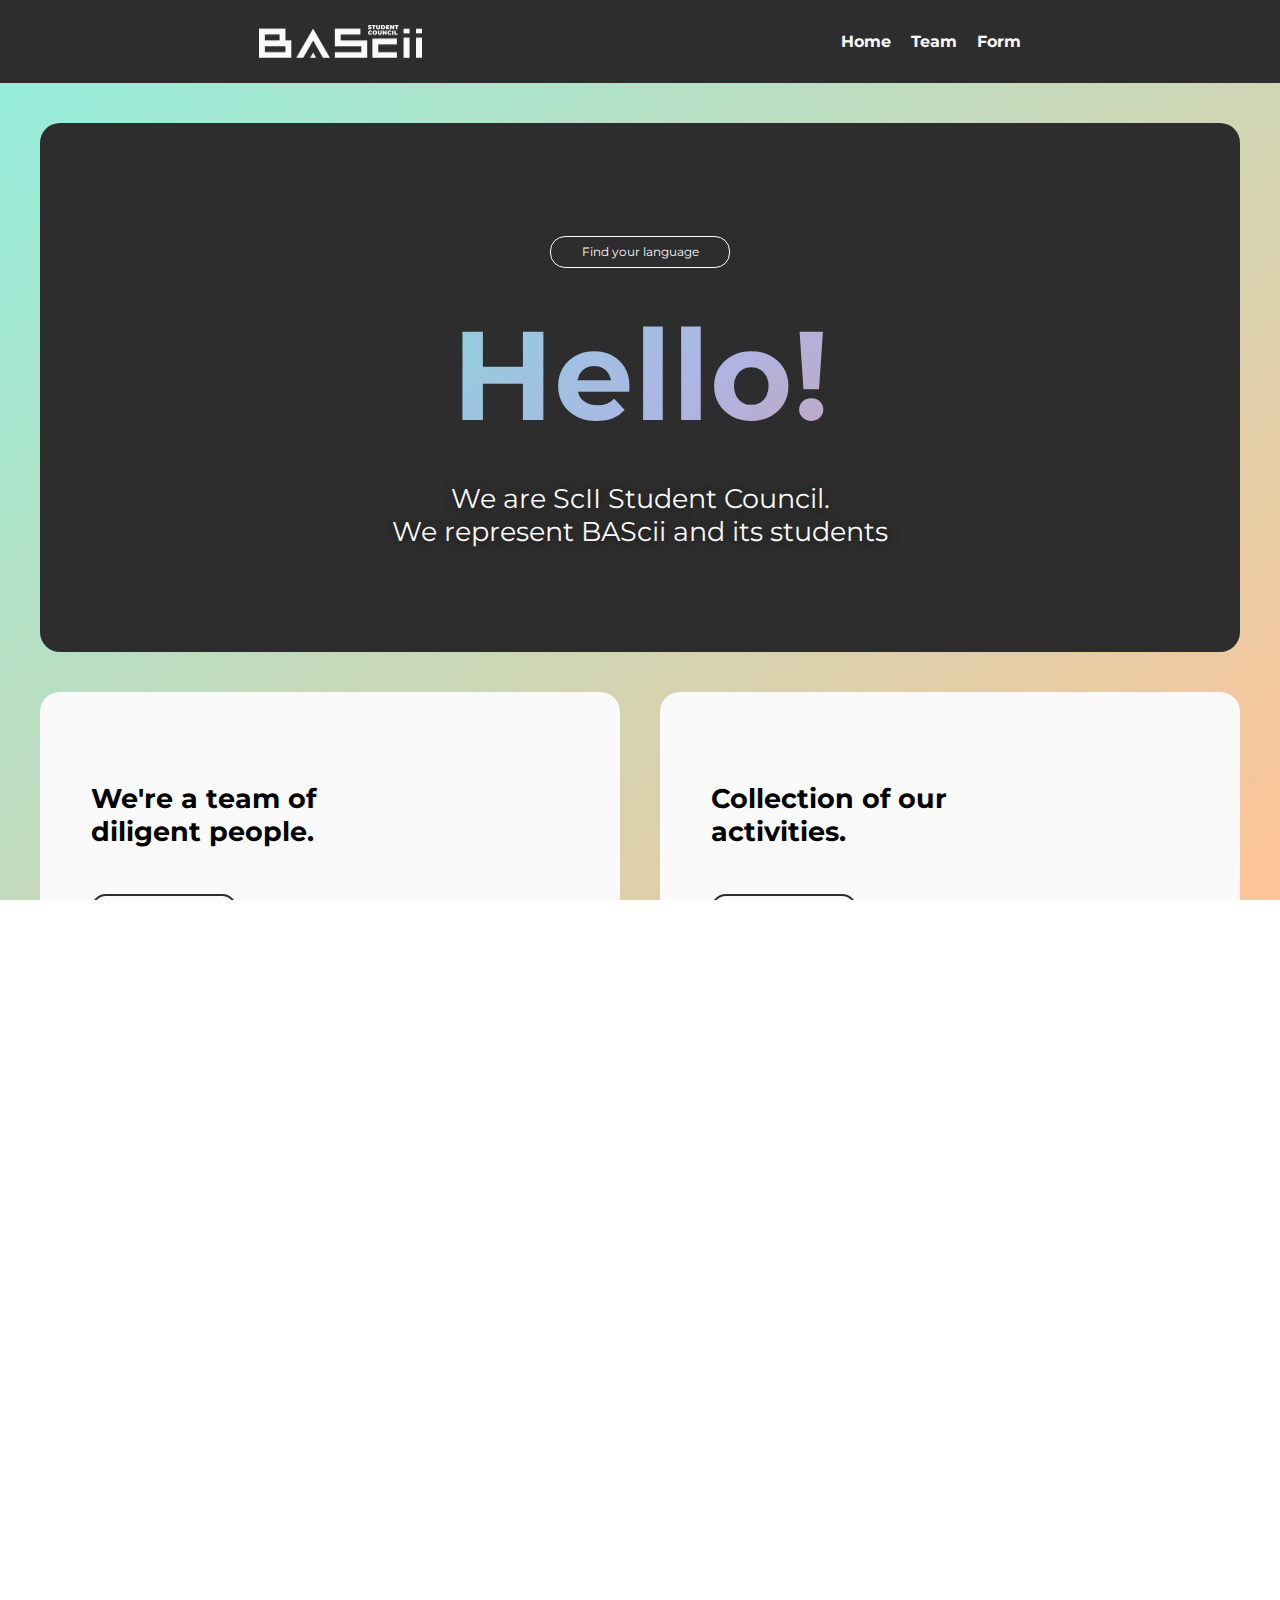
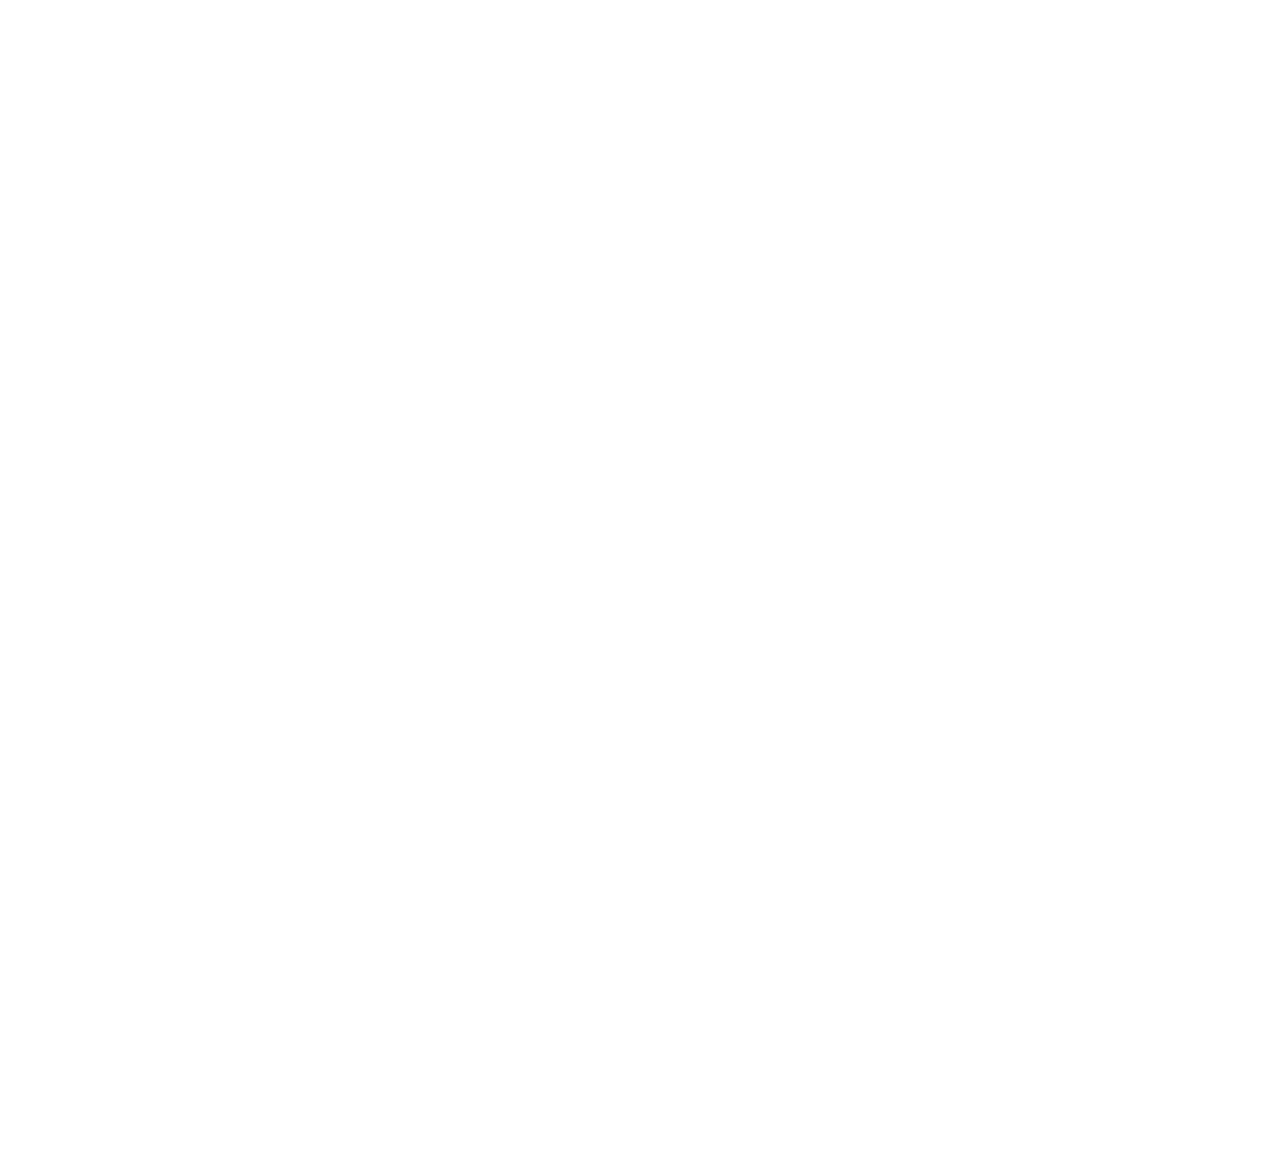
==== index.html @ f632938e "nav and footer clean-up" ====
<!DOCTYPE html>
<html lang="en">
<head>
    <meta charset="UTF-8">
    <meta http-equiv="X-UA-Compatible" content="IE=edge">
    <meta name="viewport" content="width=device-width, initial-scale=1.0">
    <title>ScII Student Council</title>
    <link rel="stylesheet" href="./resourse/style.css" type="text/css">
    <link rel="stylesheet" href="https://cdnjs.cloudflare.com/ajax/libs/font-awesome/4.7.0/css/font-awesome.min.css">
    <link rel="preconnect" href="https://fonts.googleapis.com"><link rel="preconnect" href="https://fonts.gstatic.com" crossorigin><link href="https://fonts.googleapis.com/css2?family=Montserrat:ital,wght@0,100;0,200;0,300;0,400;0,500;0,600;0,700;0,800;0,900;1,100;1,200;1,300;1,400;1,500;1,600;1,700;1,800;1,900&display=swap" rel="stylesheet">
</head>
<body>
    <header>
        <nav>
            <div class="nav-container">
                <a href="./index.html">
                    <div class="nav-logo"></div>
                </a>
                <div class="nav-list">
                    <ul>
                        <li class="nav-a"><a href="#" class="nav-link">Home</a></li>
                        <li class="nav-a"><a href="./team.html" class="nav-link">Team</a></li>
                        <li class="nav-a"><a href="./form.html" class="nav-link">Form</a></li>
                    </ul>
                </div>
            </div>
            <div class="nav-mobile-contianer">
                <div class="topnav" id="nav-tab">
                    <a href="./index.html" class="active">
                        <div class="nav-logo"> </div>
                    </a>
                    <div id="myLinks">
                        <a href="#" class="nav-b">Home</a>
                        <a href="./team.html" class="nav-b">Team</a>
                        <a href="./form.html" class="nav-b">Forms</a>
                    </div>
                    <a href="javascript:void(0);" class="icon" onclick="myFunction()">
                        <i class="fa fa-bars"></i>
                    </a>
                </div>
            </div>
        </nav>
    </header>
    <section class="hero">
        <div class="hero-container">
            <div class="btn">
                <a id="click-me" class=button href="#" onclick="clickMe()">Find your language</a>
            </div>
            <div class="greeting">
                <h1 id="message">Hello!</h1>
            </div>
            <p>We are ScII Student Council. <br>We represent BAScii and its students</p>
        </div>
    </section>
<!--
    <section class="hwr">
        <div class="hwr-container">
            <div class="hwr-text">
                <h2>We <br>represent <br>ScII students</h2>
                <p>Contrary to popular belief, Lorem Ipsum is not simply random text. It has roots in a piece of classical Latin literature from 45 BC</p>
            </div>
            <div class="hwr-image">
                <img src="./resourse/img/hwr-img 1.png" alt="" class="hwr-img">
                <img src="./resourse/img/hwr-img 3.png" alt="" class="hwr-img grid-row-span-2">
                <img src="./resourse/img/hwr-img 2.png" alt="" class="hwr-img">
            </div>
        </div>
    </section>
-->
    <section class="boxes">
        <div class="boxes-container">
            <div class="box-one">
                <div class="box-one-container">
                    <h2>We're a team of diligent people.</h2>
                    <div class="explore-btn">
                        <div class="explore-btn-hover">
                            <a href="./team.html" class="explore">Explore</a>
                        </div>
                    </div>
                </div>
            </div>
            <div class="box-two">
                <div class="box-two-container">
                    <h2>Collection of our activities.</h2>
                    <div class="explore-btn">
                        <div class="explore-btn-hover">
                            <a href="#" class="explore">Explore</a>
                        </div>
                    </div>
                </div>
            </div>
        </div>
    </section>
    <section class="news">
        <div class="news-container">
            <h2>What's happening in our faculty</h2>
            <div class="news-boxes-container">
                <div class="news-boxes">
                    <div class="news-box-one news-box">
                        <a href="#" class="news-heading news-content">BAScii is preparing for the launch of its exclusive merch</a>
                    </div>
                    <div class="news-box-two">
                        <a href="#" class="news-heading news-content">ds</a>
                    </div>
                    <div class="news-box-three">
                        <a href="#" class="news-heading news-content">ds</a>
                    </div>
                    <div class="news-box-four">
                        <a href="#" class="news-heading news-content">ds</a>
                    </div>
                    <div class="news-box-five">
                        <a href="#" class="news-heading news-content">ds</a>
                    </div>
                    <div class="news-box-six">
                        <a href="#" class="news-heading news-content">ds</a>
                    </div>
                </div>
            </div>
        </div>
    </section>
    <section class="calendar">
        <div class="calendar-container">
            <h2>Up coming events</h2>
<!-- Event 1 -->
            <div class="event">
                <div class="event-left">
                    <div class="event-date">
                        <h3 class="date">8</h3>
                        <p class="month">Nov</p>
                    </div>
                </div>
                <div class="event-right">
                    <h3 class="event-title">BAScii Camp</h3>
                    <p class="event-des">Lorem, ipsum dolor sit amet consectetur adipisicing elit. Ab, perferendis minima accusantium expedita quisquam odio consequuntur officiis nesciunt neque quibusdam? Delectus ad ipsam officiis voluptate velit adipisci dicta possimus aspernatur.</p>
                    <div class="event-bottom">
                        <div class="event-timing">
                            <img src="./resourse/img/time.png" alt="">
                            <p class="timing">12:00am</p>
                        </div>
                        <div class="event-link">
                            <a href="#" class="detail-link">More Detail</a>
                        </div>
                    </div>
                </div>
            </div>
<!-- Event 2 -->
            <div class="event">
                <div class="event-left">
                    <div class="event-date">
                        <h3 class="date">22</h3>
                        <p class="month">Dec</p>
                    </div>
                </div>
                <div class="event-right">
                    <h3 class="event-title">Midterm</h3>
                    <p class="event-des">Lorem, ipsum dolor sit amet consectetur adipisicing elit. Ab, perferendis minima accusantium expedita quisquam odio consequuntur officiis nesciunt neque quibusdam? Delectus ad ipsam officiis voluptate velit adipisci dicta possimus aspernatur.</p>
                    <div class="event-bottom">
                        <div class="event-timing">
                            <img src="./resourse/img/time.png" alt="">
                            <p class="timing">09:00am</p>
                        </div>
                        <div class="event-link">
                            <a href="#" class="detail-link">More Detail</a>
                        </div>
                    </div>
                </div>
            </div>
<!-- Event 3 -->
            <div class="event">
                <div class="event-left">
                    <div class="event-date">
                        <h3 class="date">30</h3>
                        <p class="month">May</p>
                    </div>
                </div>
                <div class="event-right">
                    <h3 class="event-title">Photo Day</h3>
                    <p class="event-des">Lorem, ipsum dolor sit amet consectetur adipisicing elit. Ab, perferendis minima accusantium expedita quisquam odio consequuntur officiis nesciunt neque quibusdam? Delectus ad ipsam officiis voluptate velit adipisci dicta possimus aspernatur.</p>
                    <div class="event-bottom">
                        <div class="event-timing">
                            <img src="./resourse/img/time.png" alt="">
                            <p class="timing">14:30am</p>
                        </div>
                        <div class="event-link">
                            <a href="#" class="detail-link">More Detail</a>
                        </div>
                    </div>
                </div>
            </div>
<!-- Event 4 -->
            <div class="event">
                <div class="event-left">
                    <div class="event-date">
                        <h3 class="date">28</h3>
                        <p class="month">Feb</p>
                    </div>
                </div>
                <div class="event-right">
                    <h3 class="event-title">Birthday Party</h3>
                    <p class="event-des">Lorem, ipsum dolor sit amet consectetur adipisicing elit. Ab, perferendis minima accusantium expedita quisquam odio consequuntur officiis nesciunt neque quibusdam? Delectus ad ipsam officiis voluptate velit adipisci dicta possimus aspernatur.</p>
                    <div class="event-bottom">
                        <div class="event-timing">
                            <img src="./resourse/img/time.png" alt="">
                            <p class="timing">10:00am</p>
                        </div>
                        <div class="event-link">
                            <a href="#" class="detail-link">More Detail</a>
                        </div>
                    </div>
                </div>
            </div>
    </section>
    <footer>
        <div class="footer-container">
            <p>ScII Student Council | School of Integrated Innovation.</p>
            <p class="footer-credit">Website created by BAScii 003 Nathan Saiyasak</p>
        </div>
    </footer>
    <script src="https://code.jquery.com/jquery-3.6.3.min.js" integrity="sha256-pvPw+upLPUjgMXY0G+8O0xUf+/Im1MZjXxxgOcBQBXU=" crossorigin="anonymous"></script>
    <script src="./resourse/js/script.js"></script>
</body>
</html>
---- resourse/style.css ----
* {
    padding: 0;
    margin: 0;
    box-sizing: border-box;
}


html,
body {
    scroll-behavior: smooth;
    padding: 0;
    margin: 0;
    width: 100%;
    height: 100%;
    overflow-x: hidden;
    animation: initial-opacity 0.5s ease-in-out;
}

body {
    font-family: Montserrat, Arial, Helvetica;
    background: linear-gradient(0deg, rgba(255, 255, 255, 0.2), rgba(255, 255, 255, 0.2)), linear-gradient(140.57deg, #74EBD5 0%, #FEB47B 100.01%);
}

/* ----------- Nav Section -------------- */

.nav-container {
    background-color: #2d2d2d;
    display: flex;
    position: fixed;
    width: 100%;
    top: 0;
    left: 0;
    align-items: center;
    justify-content: space-around;
    padding: 25px 60px;
    z-index: 99;
}

.nav-logo {
    background-image: url("./img/logo-nav.png");
    width: 163px;
    height: 32.6px;
    background-size: cover;
}

.nav-list > ul {
    display: flex;
    list-style: none;
}

.nav-a {
    position: relative;
    margin-left: 20px;
}

.nav-a > a {
    text-decoration: none;
    color: #fafafa;
    font-weight: 700;
}

.nav-link::before {
    content: " ";
    position: absolute;
    left: 0;
    bottom: 0;
    width: 100%;
    height: 2px;
    background-color: #fafafa;
    border-radius: 4px;
    scale: 0.1;
    transform-origin: left;
    transition: scale 0.25s;
}

.nav-link:hover::before {
    scale: 1;
}

/* ----------- Movile Nav Section -------------- */

@media only screen and (min-width: 415px) {
    .nav-mobile-contianer {
        display: none;
    }
}

@media only screen and (max-width: 414px) {
    .nav-container {
        display: none;
    }


    .topnav {
        position: relative;
        z-index: 100;
    }
    

    .topnav #myLinks {
        position: absolute;
        top: 65px;
        width: 100%;
        display: none;
        background-color: #333;
        border: 1px solid #2d2d2d;
    }
    
    .topnav a {
        color: #2d2d2d;
        padding: 25px 30px;
        font-size: 25px;
        display: block;
    }
    .topnav a.nav-b {
        color: #fafafa;
        padding: 20px 30px;
        text-decoration: none;
        font-size: 20px;
        font-weight: 600;
        display: block;
        border-bottom: 2px solid #2d2d2d;
    }
    
    .topnav a.icon {
        display: block;
        z-index: 99;
        position: absolute;
        right: 0;
        top: 0;
        padding: 20px 30px;
    }
    
    .active {
        position: relative;
        z-index: 99;
        background-color: #fafafa;
        color: #fafafa;
    }
}

/* ----------- Hero Section -------------- */

.hero {
    position: relative;
    z-index: 98;
    top: 82.6px;
    padding: 40px;
}

.hero-container {
    background-color: #2D2D2D;
    border-radius: 20px;
    padding: 8.84vw 15.98vw 8.11vw;
    display: flex;
    flex-direction: column;
    align-items: center;
    animation: 
        initial-slideDown 0.6s ease-in-out, 
        initial-opacity 0.75s ease-in;
}

/*
.hero-container:hover {
    background-color: #fff;
    transition-duration: 30s;
}
*/

.btn {
    display: flex;
    justify-content: center;
    width: 19vmin;
    min-width: 20vmin;
}

.button{
    font-size: 1.3vmin;
    text-decoration: none;
    border: 1px solid #fff;
    border-radius: 15px;
    padding: 8px 12px;
    color: #fafafa;
    background-color: #2D2D2D;
    text-align: center;
    width: 100%;
}

.button:hover {
    padding: 8px 10px;
    color: #2d2d2d;
    background-color: #fafafa;
    font-weight: 600;
    box-shadow: 0px 0px 5px rgba(0, 0, 0, 0.25);
    transition-duration: 0.2s;
}

.greeting {
    display: block;
    text-align: center;
    margin: 30px 0;
    width: 80vw;
}

.greeting > h1 {
    font-size: 14vmin;
    background-image: linear-gradient(-225deg, #74EBD5 0%, #ACB6E5 29%, #FF7E5F 67%, #FEB47B 100%);
    background-size: auto auto;
    background-clip: border-box;
    background-size: 200% auto;
    color: #fff;
    background-clip: text;
    -webkit-text-fill-color: transparent;
    -webkit-background-clip: text;
    -webkit-text-fill-color: transparent;
    animation-name: textclip;
    animation-duration: 3s;
    animation-direction: alternate;
    animation-iteration-count: infinite;
}

.hero-container > p {
    display: block;
    font-size: 3vmin;
    color: #fafafa;
    text-align: center;
    font-weight: 400;
    text-shadow: 0px 0px 10px rgba(0, 0, 0, 0.5);
    background-color: #2D2D2D;
    border-radius: 15px;
}

/* -------------- Who We Are Section -------------- */

/*
.hwr {
    position: relative;
    top: 82.6px;
}

.hwr-container {
    display: flex;
    justify-content: center;
    align-items: center;
    padding: 80px 150px;

}

.hwr-text {
    margin-right: 10px;
    padding-right: 5rem;
    width: 100%;
}

.hwr-text > h2 {
    font-size: 5vmin;
    margin-bottom: 1.1rem;
    color: #2D2D2D;
}

.hwr-text > p {
    font-size: 2vmin;
    font-weight: 500;
    color: #2d2d2d;
    line-height: 30px;

}

.hwr-image {
    display: grid;
    grid-template-columns: repeat(2, 1fr);
    gap: 0.8rem;
}

.hwr-img {
    width: 100%;
    border-radius: 10px;
}

.grid-row-span-2 {
    grid-row: span 2;
}
*/

.boxes {
    position: relative;
    top: 82.6px;
    padding: 0 40px 40px;
}

.boxes-container {
    display: grid;
    grid-template-columns: repeat(2, 3fr);
    gap: 40px;
    animation: 
        initial-slideDown 0.6s ease-in-out, 
        initial-opacity 0.75s ease-in;
}

.box-one-container,
.box-two-container {
    padding: 90px 4vw;
    background-color: #fafafa;
    border-radius: 20px;
}

.box-one-container:hover,
.box-two-container:hover {
    background-color: #EFEFEF;
    transition: 2s;
}

.box-one-container > h2,
.box-two-container > h2 {
    font-size: 3vmin;
    margin-bottom: 3rem;
    max-width: 20rem;
    animation: initial-slideDown 0.8s ease-in-out;
}

.explore {
    position: relative;
    text-decoration: none;
    border: 2px solid #2d2d2d;
    padding: 10px 40px;
    border-radius: 15px;
    color: #2d2d2d;
    font-weight: 500;
    background-color: #fafafa;
}

.explore:hover {
    text-decoration: none;
    border: 3px solid #2d2d2d;
    padding: 10px 40px;
    border-radius: 15px;
    font-weight: 700;
    color: #2d2d2d;
    transition-duration: 0.2s;
}

.explore-btn {
    position: relative;
    width: 140px;
    height: 40px;
    display: flex;
    justify-content: flex-start;
    align-items: center;

}

.explore-btn-hover::before {
    content: "";
    position: absolute;
    top: 0;
    left: 0;
    width: 100%;
    height: 100%;
    border: 1.5px solid transparent;
    border-radius: 15px;
}

.explore-btn-hover:hover::before {
    border: 2.5px solid #2d2d2d;
    transform: translate(8%, 10%);
    transition: all 0.2s ease;
    background-image: linear-gradient(0deg, rgba(255, 255, 255, 0.4), rgba(255, 255, 255, 0.4)), linear-gradient(140.57deg, #74EBD5 0%, #FEB47B 100.01%);
}

/* -------------- News Section -------------- */

.news {
    position: relative;
    top: 82.6px;
    padding: 60px 0;
    background-color: #FAFAFA;
    border-top: 4px solid #2d2d2d;
    border-bottom: 4px solid #2d2d2d;
}

.news-container > h2 {
    font-size: 2rem;
    margin-bottom: 10px;
    color: #2d2d2d;
    padding-left: 40px;
}

.news-boxes-container {
    width: 100%;
}

.news-boxes {
    display: flex;
    flex-wrap: nowrap;
    overflow-x: scroll;
    padding: 20px 20px;

}

.news-boxes::-webkit-scrollbar{
    display: none;
  }

.news-content {
    position: relative;
    display: flex;
    justify-content: flex-start;
    align-items: flex-end;
    min-width: 250px;
    min-height: 250px;
    max-width: 200px;
    max-width: 200px;
    margin-left: 20px;
    border-left: 3px solid #2d2d2d;
    border-right: 3px solid #2d2d2d;
    border-top: 3px solid #2d2d2d;
    border-bottom: 3px solid #2d2d2d;
    border-radius: 15px;
    padding: 30px 20px 20px;
}

.news-content:hover {
    border-bottom: 60px solid #2d2d2d;
    transition: 0.2s;

}

.news-heading {
    text-decoration: none;
    color: #fafafa;
    font-weight: 600;
}


/* -------------- Blog Edit Section -------------- */

.news-box-one > .news-content {
    background: linear-gradient(0deg, rgba(45, 45, 45, 0.5), rgba(255, 255, 255, 0.4)), url('./img/hwr-img\ 1.png');
    background-size: cover;
}

/* -------------- Calendar Section -------------- */

.calendar {
    position: relative;
    top: 82.6px;
    padding: 40px;
}

.calendar-container > h2 {
    font-size: 2rem;
    margin-bottom: 20px;
    color: #2d2d2d;
}

.event {
    background-color: #FAFAFA;
    display: flex;
    border-radius: 15px;
    margin: 32px 0;
}

.event:hover {
    box-shadow: 0px 0px 10px rgba(0, 0, 0, 0.25);
    transition: all 0.1s ease;
    background-color: #f5f5f5;
    transform: scale(1.02);
}

.event > .event-left {
    background-color: #2D2D2D;
    min-width: 140px;
    display: flex;
    align-items: center;
    justify-content: center;
    color: #FAFAFA;
    text-align: center;
    font-weight: 700;
    border-radius: 15px 0 0 15px;
}

.event-left > .event-date > .date {
    font-size: 3rem;
}

.event-left > .event-date > .month {
    font-size: 1.2rem;
    font-weight: 600;
}

.event > .event-right {
    display: flex;
    flex-direction: column;
    justify-content: center;
    padding: 1.8rem;
}

.event > .event-right > .event-title {
    font-size: 1.2rem;
    margin-bottom: 10px;
}

.event-bottom {
    display: flex;
    align-items: center;
    margin-top: 30px;
}

.event-timing {
    display: flex;
    align-items: center;
    justify-content: center;
    background-color: #74EBD5;
    width: 113px;
    padding: 10px;
    border-radius: 20px;
    margin-right: 10px;
}

.event-timing > img {
    margin-right: 7px;
    width: 15px;
    height: 15px;
}

.event-timing > p {
    font-size: 1rem;
}

.detail-link {
    display: flex;
    justify-content: center;
    align-items: center;
    padding: 8px 10px;
    border: 1.5px solid #2d2d2d;
    border-radius: 20px;
    font-weight: 400;
    text-decoration: none;
    color: #2d2d2d;
}

.detail-link:hover {
    background-color: #2d2d2d;
    color: #fafafa;
    cursor: url('./img/instagram-icon.svg'), auto;
    transition-duration: 0.2s;
}

/* -------------- Footer Section -------------- */

footer {
    position: relative;
    top: 82.6px;
    padding: 30px 40px;
    background-color: #2D2D2D;
}

.footer-container {
    display: flex;
    justify-content: space-between;
    align-items: center;
}

.footer-container > p {
    font-size: 1rem;
    color: #FAFAFA;
    font-weight: 400;
}

.footer-container > .footer-credit {
    font-size: 0.85rem;
    font-weight: 400;
}

/* -------- Resposive Adjustment ---------- */

@media only screen and (max-width: 850px) {
    .footer-container {
        flex-direction: column;
    }

    .footer-container > p:nth-child(1) {
        margin-bottom: 15px;
    }
}

@media only screen and (max-width: 755px) {
    .explore {
        padding: 7px 25px;
    }
    
    .explore:hover {
        padding: 7px 25px;
    }
    
    .explore-btn {
        width: 110px;
        height: 35px;
    
    }
}

@media only screen and (max-width: 645px) {
    .boxes-container {
        display: grid;
        grid-template-columns: repeat(1, 6fr);
        gap: 20px;
    }
    .box-one-container,
    .box-two-container {
        padding: 50px 6vw;
    }

    .box-one-container > h2,
    .box-two-container > h2 {
        font-size: 1.8rem;
    }
}

@media only screen and (max-width: 517px) {
    .event {
        flex-direction: column;
    }

    .event > .event-left {
        border-radius: 15px 15px 0 0;
        padding: 20px 0;
    }
}

@media only screen and (max-width: 475px) {
    .nav-container {
        padding: 25px 30px;
    }
    .nav-logo {
        width: 111px;
        height: 22.2px;        
    }

    .nav-a > a {
        font-size: 14px;
    }
}

@media only screen and (max-width: 456px) {
    .box-one-container > h2,
    .box-two-container > h2 {
        font-size: 1.2rem;
    }

    .explore {
        padding: 4px 15px;
        font-size: 1rem;
        border-radius: 11px;
    }
    
    .explore:hover {
        padding: 4px 15px;
        border-radius: 11px;
    }
    
    .explore-btn {
        width: 93px;
        height: 30px;
    }

    .explore-btn-hover::before {
        border-radius: 11px;
    }
}

@media only screen and (max-width: 414px) {
    .nav-container {
        background-color: transparent;
        position: relative;
    }
    
    .nav-logo {
        background-image: url("./img/logo-nav-black.png");
        width: 163px;
        height: 32.6px;
        background-size: cover;
    }

    .nav-list {
        justify-content: space-between;
    }

    .nav-logo {
        width: 111px;
        height: 22.2px;        
    }

    .nav-a > a {
        color: #2d2d2d;
        margin-left: 15px;
    }

    .hero {
        top: 0;
        padding: 0;
    }

    .hero-container {
        border-radius: 0;
    }

    .btn {
        width: 25vmin;
    }

    .button{
        font-size: 1.8vmin;
    }
    
    .button:hover {
        font-size: 1.8vmin;
        text-decoration: none;
        border: 1px solid #fff;
        border-radius: 15px;
        padding: 8px 12px;
        color: #fafafa;
        background-color: #2D2D2D;
        text-align: center;
        width: 100%;
    }

    .explore-btn-hover:hover::before {
        display: none;
    }

    .boxes,
    .news,
    .calendar,
    footer {
        top: 0;
    }

    .boxes {
        padding: 40px;
    }

    .news-container > h2,
    .calendar-container > h2 {
        font-size: 1.4rem;
    }

    .event-bottom {
        justify-content: flex-start;
    }
    
    .event-timing {
        width: 98px;
    }
    
    .event-timing > img {
        margin-right: 5px;
        width: 12px;
        height: 12px;
    }
    
    .event-timing > p {
        font-size: 0.8rem;
    }
    
    .detail-link {
        font-size: 0.8rem;
    }

    .footer-container {
        display: flex;
        justify-content: center;
        align-items: center;
    }

    .footer-container > p {
        font-size: 0.7rem;
    }

    .footer-container > .footer-credit {
        font-size: 0.65rem;
    }

}

@media only screen and (max-width: 280px) {
    .nav-logo {
        background-image: url("./img/logo-nav-black.png");
        width: 89px;
        height: 17.8px;
        background-size: cover;
    }

    .nav-a > a {
        margin-left: 10px;
    }

    .nav-a:nth-child(1) {
        display: none;
    }

    .btn {
        width: 35vmin;
    }

    .button,
    .button:hover {
        font-size: 2.5vmin;
    }

    .greeting {
        margin: 20px 0;
        width: 80vw;
    }

    .hero-container > p {
        font-size: 4vmin;
    }

    .boxes {
        padding: 20px;
    }

    .box-one-container,
    .box-two-container {
        padding: 60px 7vw;
    }

    .box-one-container > h2,
    .box-two-container > h2 {
        margin-bottom: 2rem;
    }

    .news {
        padding: 30px 0;
    }

    .news-container > h2 {
        text-align: center;
        font-size: 1.1rem;
        margin-bottom: 10px;
        padding: 0;
    }

    .calendar {
        padding: 30px;
    }
    
    .calendar-container > h2 {
        font-size: 1.1rem;
        padding: 0;
        text-align: center;
    }
    .event {
        margin: 30px 0;
    }

    .event-left > .event-date > .date {
        font-size: 2rem;
    }
    
    .event-left > .event-date > .month {
        font-size: 1rem;
    }
    
    .event > .event-right > .event-title {
        font-size: 1rem;
    }

    .event > .event-right > .event-des {
        font-size: 0.8rem;
    }

    .event-bottom {
        display: block;
    }
    
    .event-timing {
        width: 100%;
        margin-bottom: 5px;
    }
    
    .event-timing > img {
        margin-right: 4px;
        width: 10px;
        height: 10px;
    }
    
    .event-timing > p {
        font-size: 0.8rem;
    }
    
    .detail-link {
        font-size: 0.8rem;
        font-weight: 500;
    }

    .footer-container > p {
        font-size: 0.7rem;
    }

    .footer-container > .footer-credit {
        font-size: 0.6rem;
    }
}

/* ------------ Animations ------------ */

@keyframes initial-slideDown {
    0% {
        transform: translateY(-10%);
    }

    100% {
        transform: translateY(0);
    }
}

@keyframes initial-opacity {
    10% {
        opacity: 0;
    }

    100% {
        opacity: 1;
    }
}

@keyframes textclip {
    to {
      background-position: center;
    }
}
  
@keyframes transitionIn {
    0% {
        opacity: 0;
        transform: rotateX(-10deg);
    }
    100% {
        opacity: 1;
        transform: rotateX(0);
    }
}

@keyframes slideUp {
    0% {
        transform: translateY(-100%);
    }

    100% {
        transform: translateY(0);
    }
}
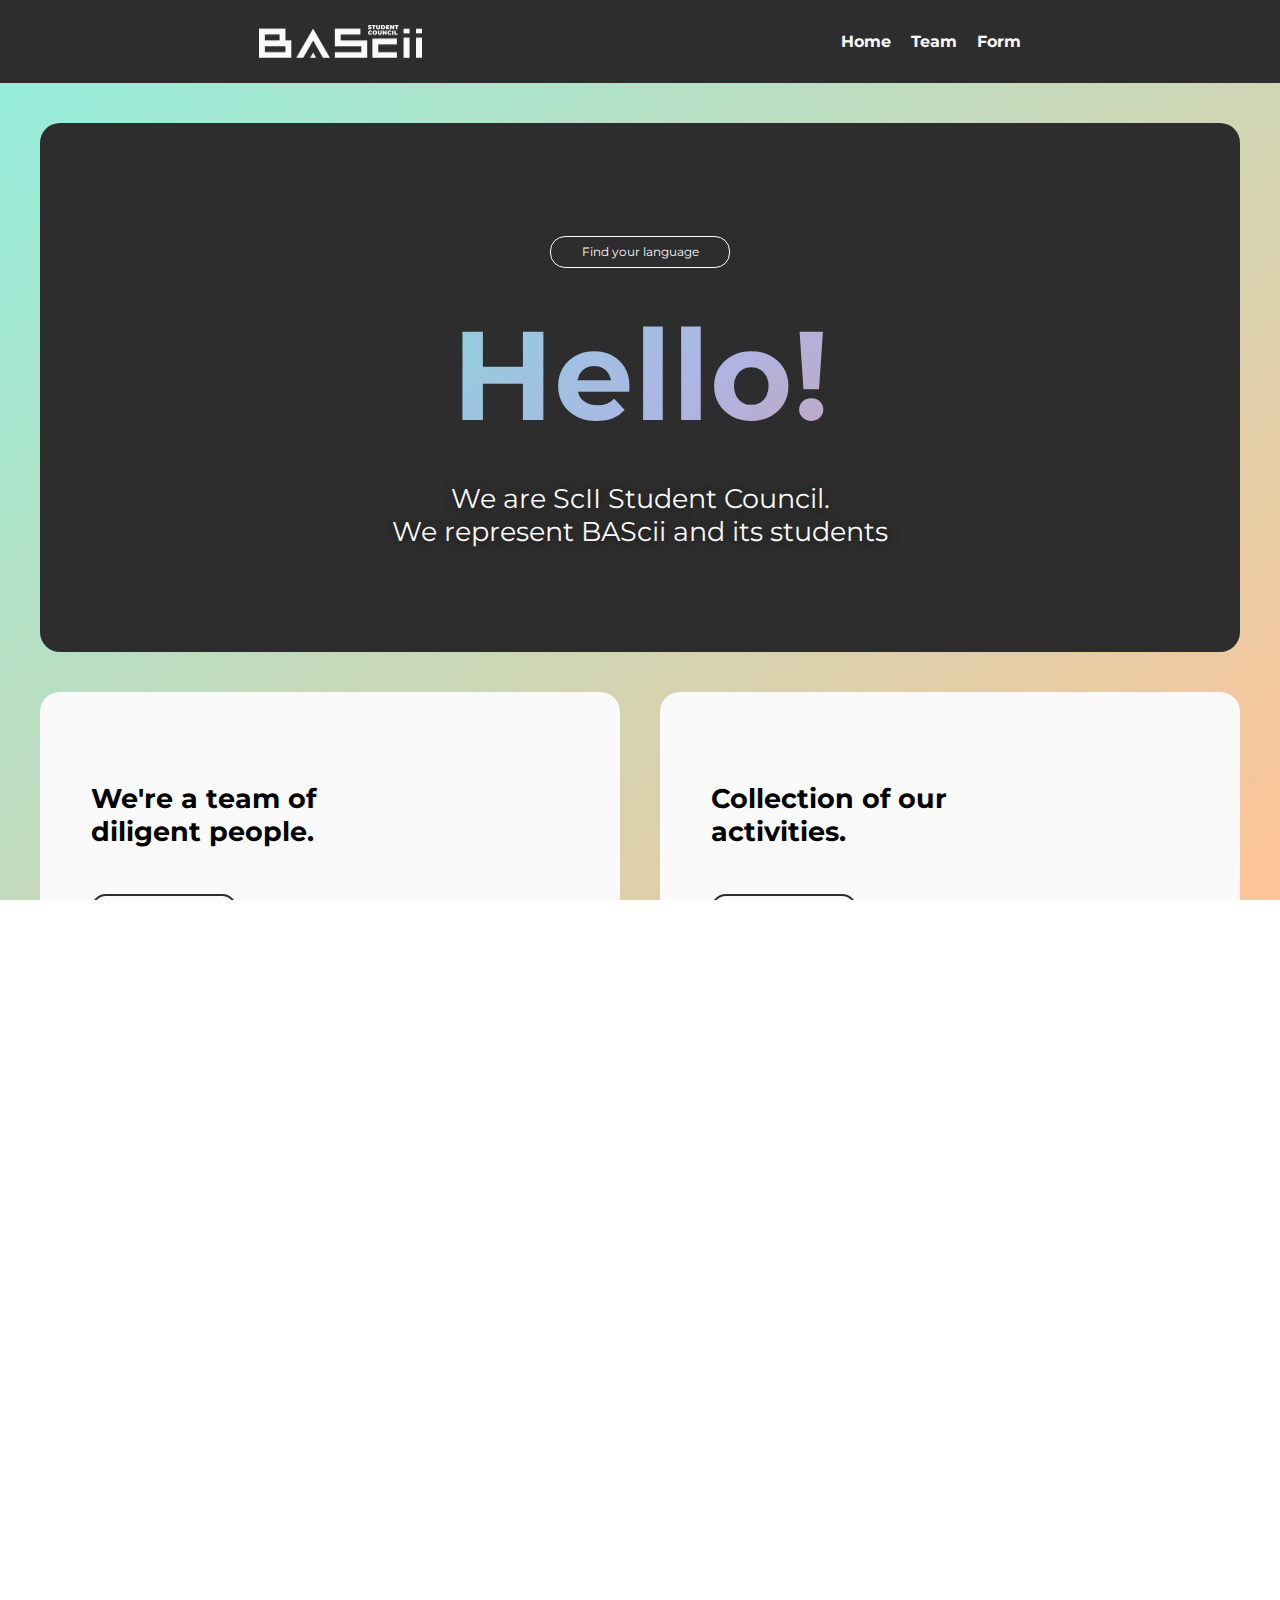
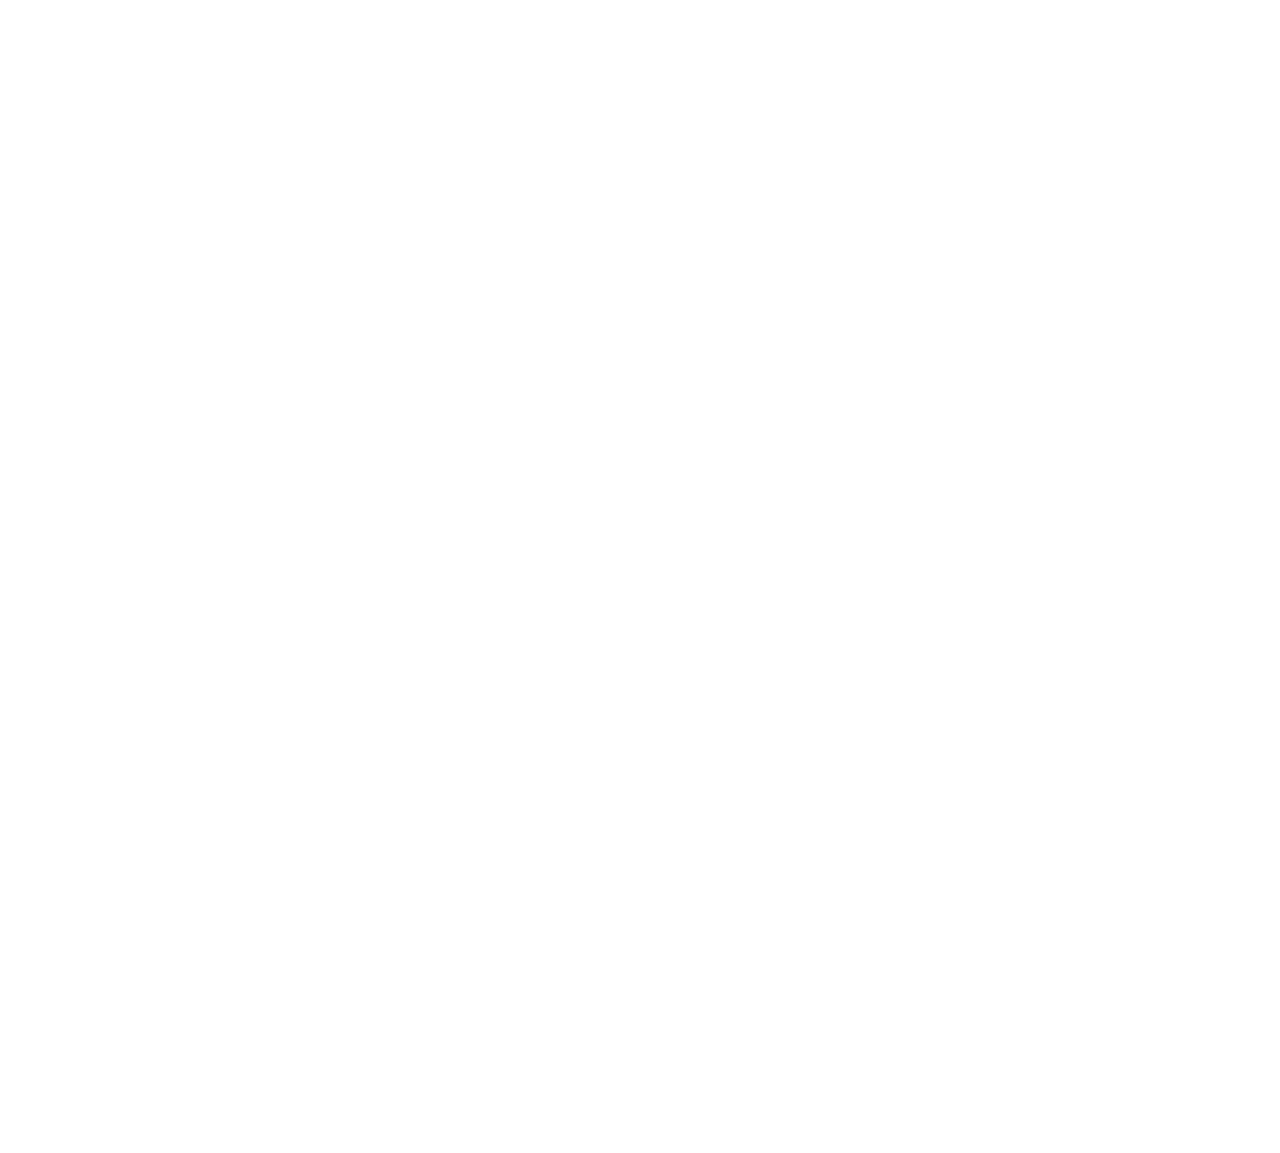
==== commit 690aab53: "transition update" ====
--- a/index.html
+++ b/index.html
@@ -91,7 +91,7 @@
             </div>
         </div>
     </section>
-    <section class="news">
+    <section class="news fade-in slide-in">
         <div class="news-container">
             <h2>What's happening in our faculty</h2>
             <div class="news-boxes-container">
--- a/resourse/style.css
+++ b/resourse/style.css
@@ -57,6 +57,7 @@
     text-decoration: none;
     color: #fafafa;
     font-weight: 700;
+
 }
 
 .nav-link::before {
@@ -374,8 +375,6 @@
     top: 82.6px;
     padding: 60px 0;
     background-color: #FAFAFA;
-    border-top: 4px solid #2d2d2d;
-    border-bottom: 4px solid #2d2d2d;
 }
 
 .news-container > h2 {
@@ -952,3 +951,17 @@
         transform: translateY(0);
     }
 }
+
+.fade-in {
+    opacity: 0;
+    transition: all 0.5s ease-in-out;
+    transform: translateY(-15%);
+
+}
+
+.fade-in.appear {
+    opacity: 1;
+    transform: translateY(0);
+}
+
+
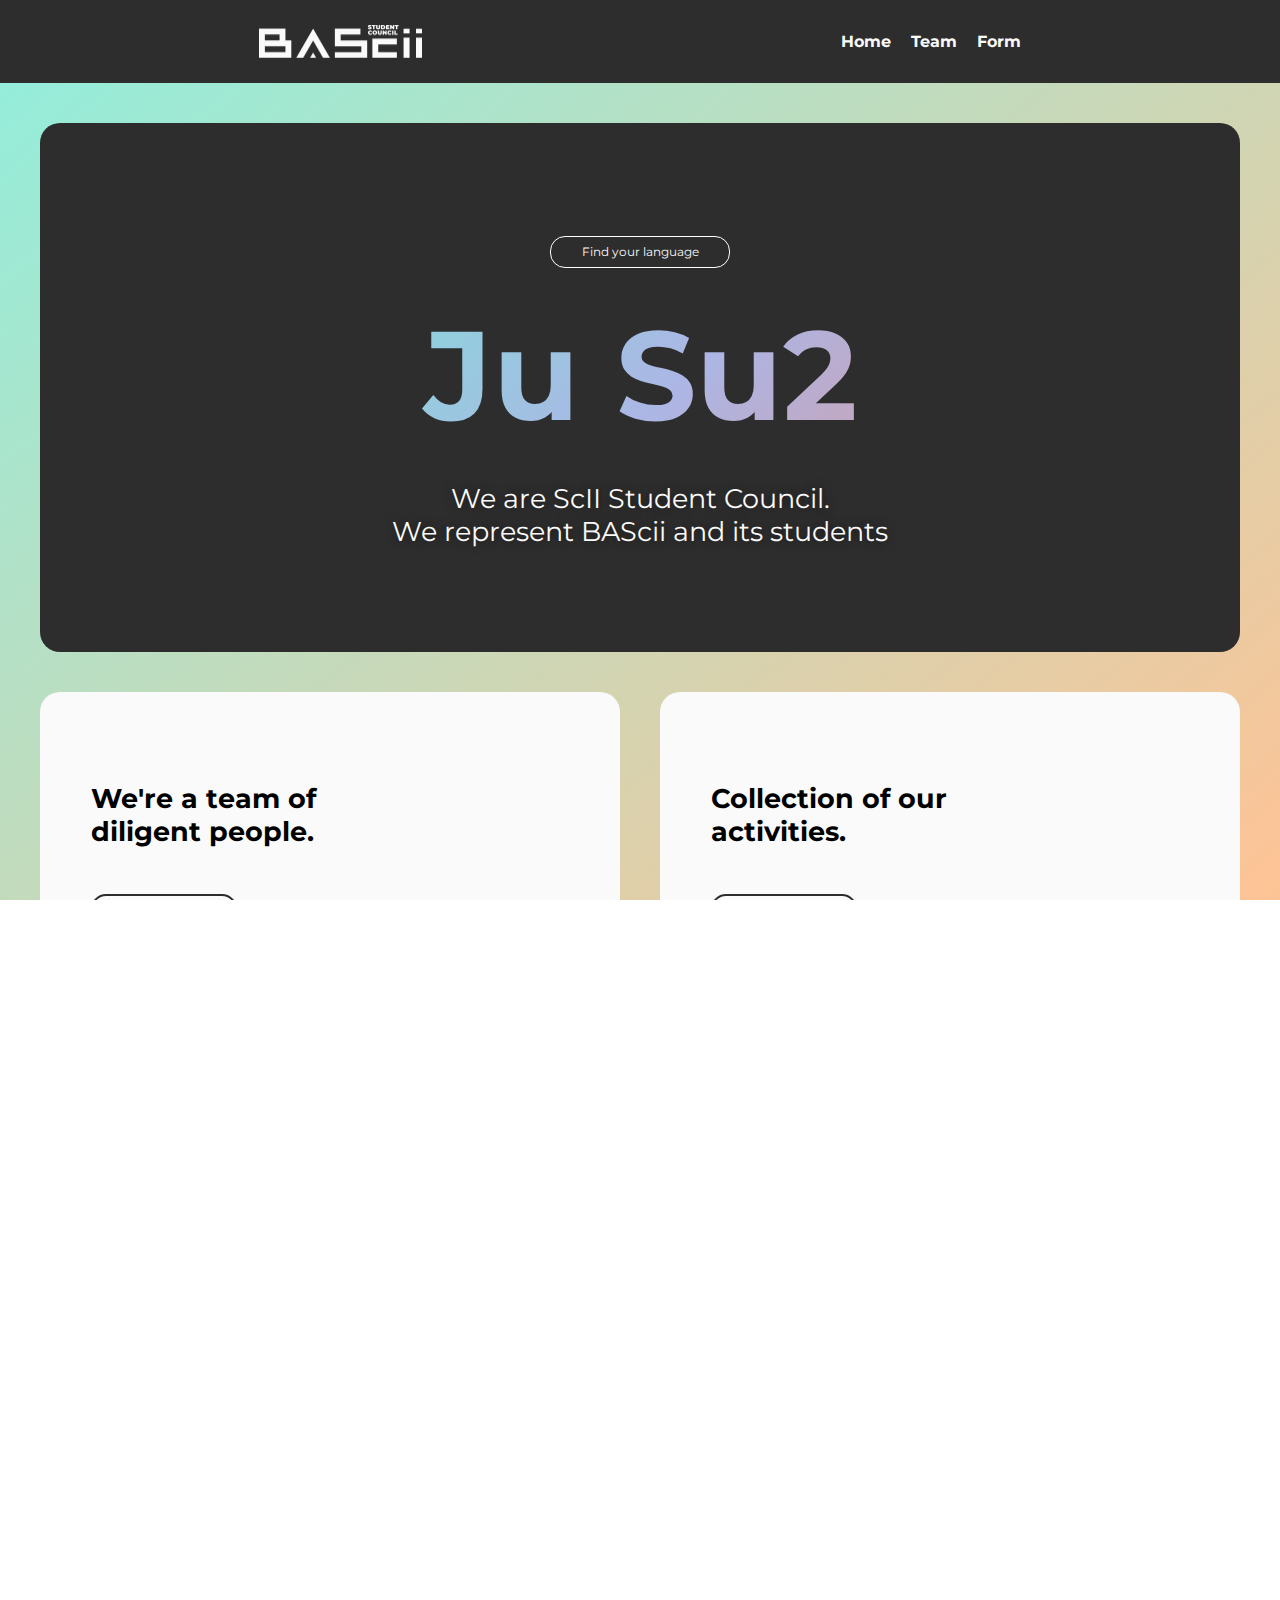
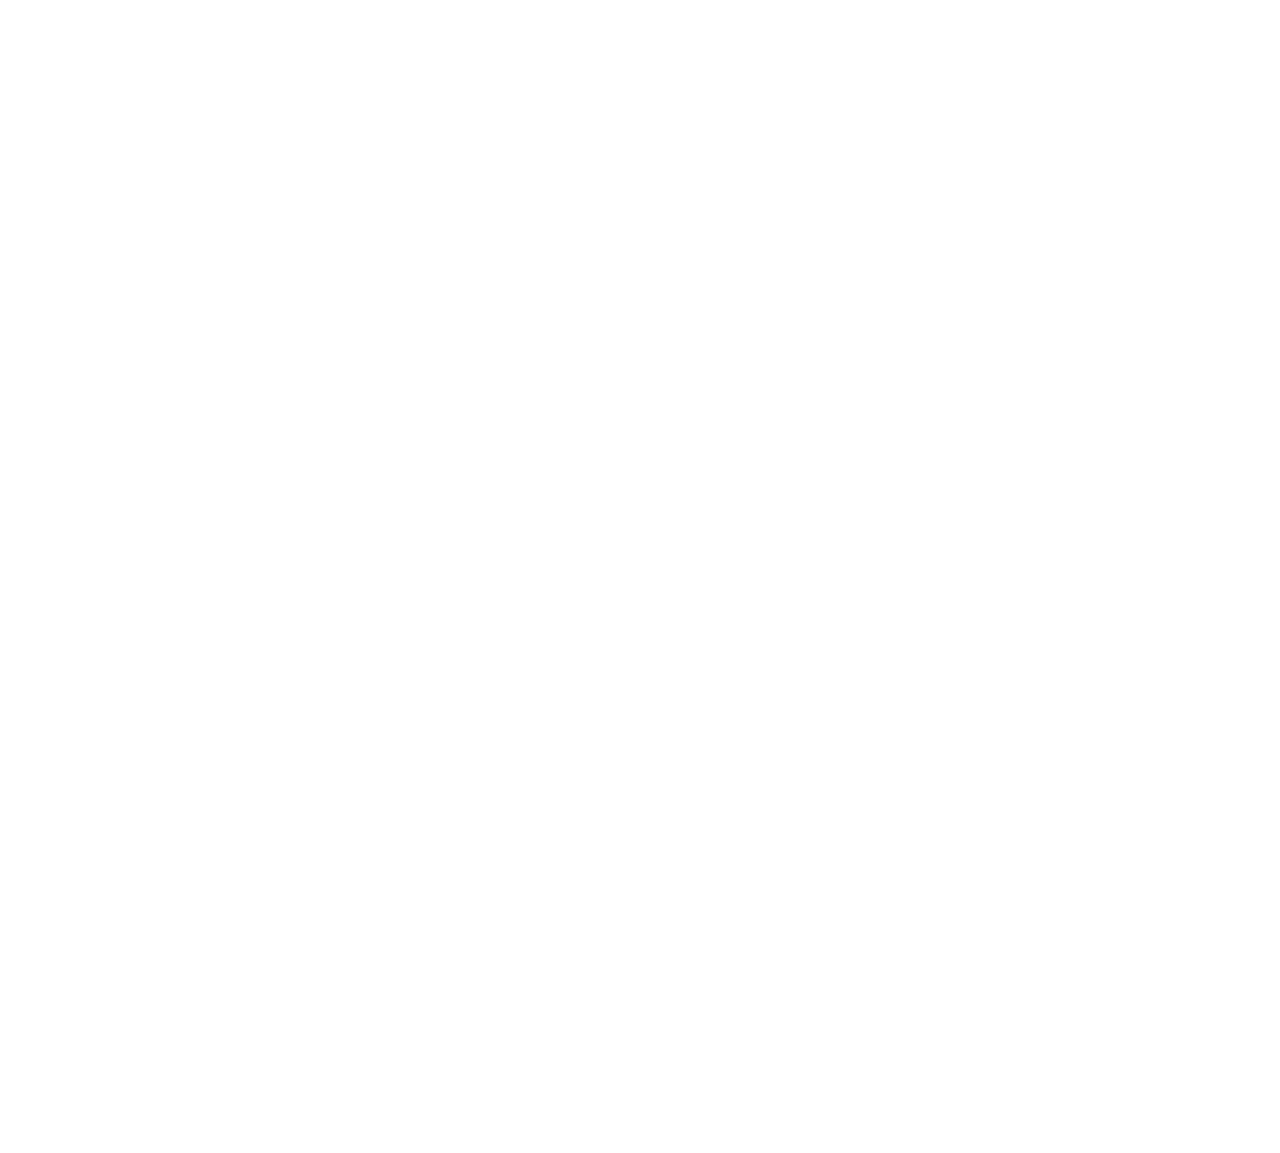
==== commit 49fa7c93: "Ju su2" ====
--- a/index.html
+++ b/index.html
@@ -47,7 +47,7 @@
                 <a id="click-me" class=button href="#" onclick="clickMe()">Find your language</a>
             </div>
             <div class="greeting">
-                <h1 id="message">Hello!</h1>
+                <h1 id="message">Ju Su2</h1>
             </div>
             <p>We are ScII Student Council. <br>We represent BAScii and its students</p>
         </div>
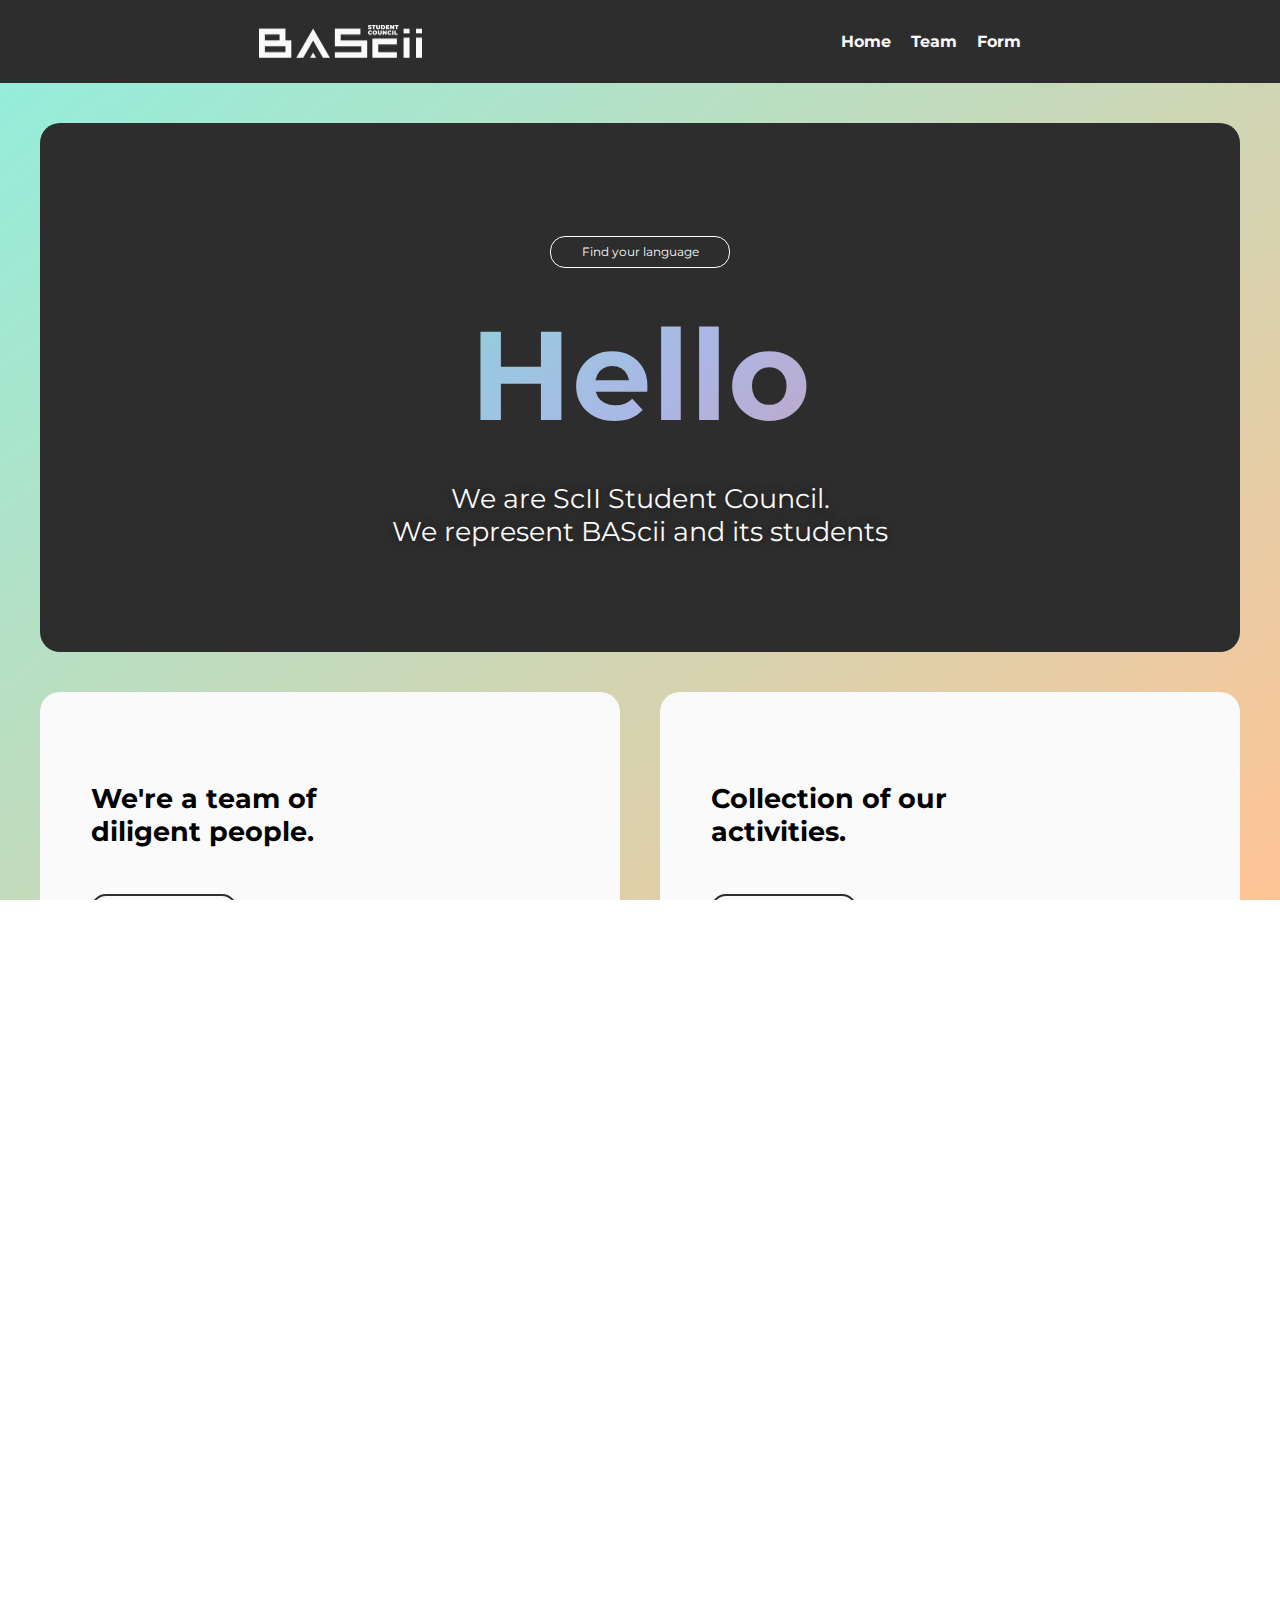
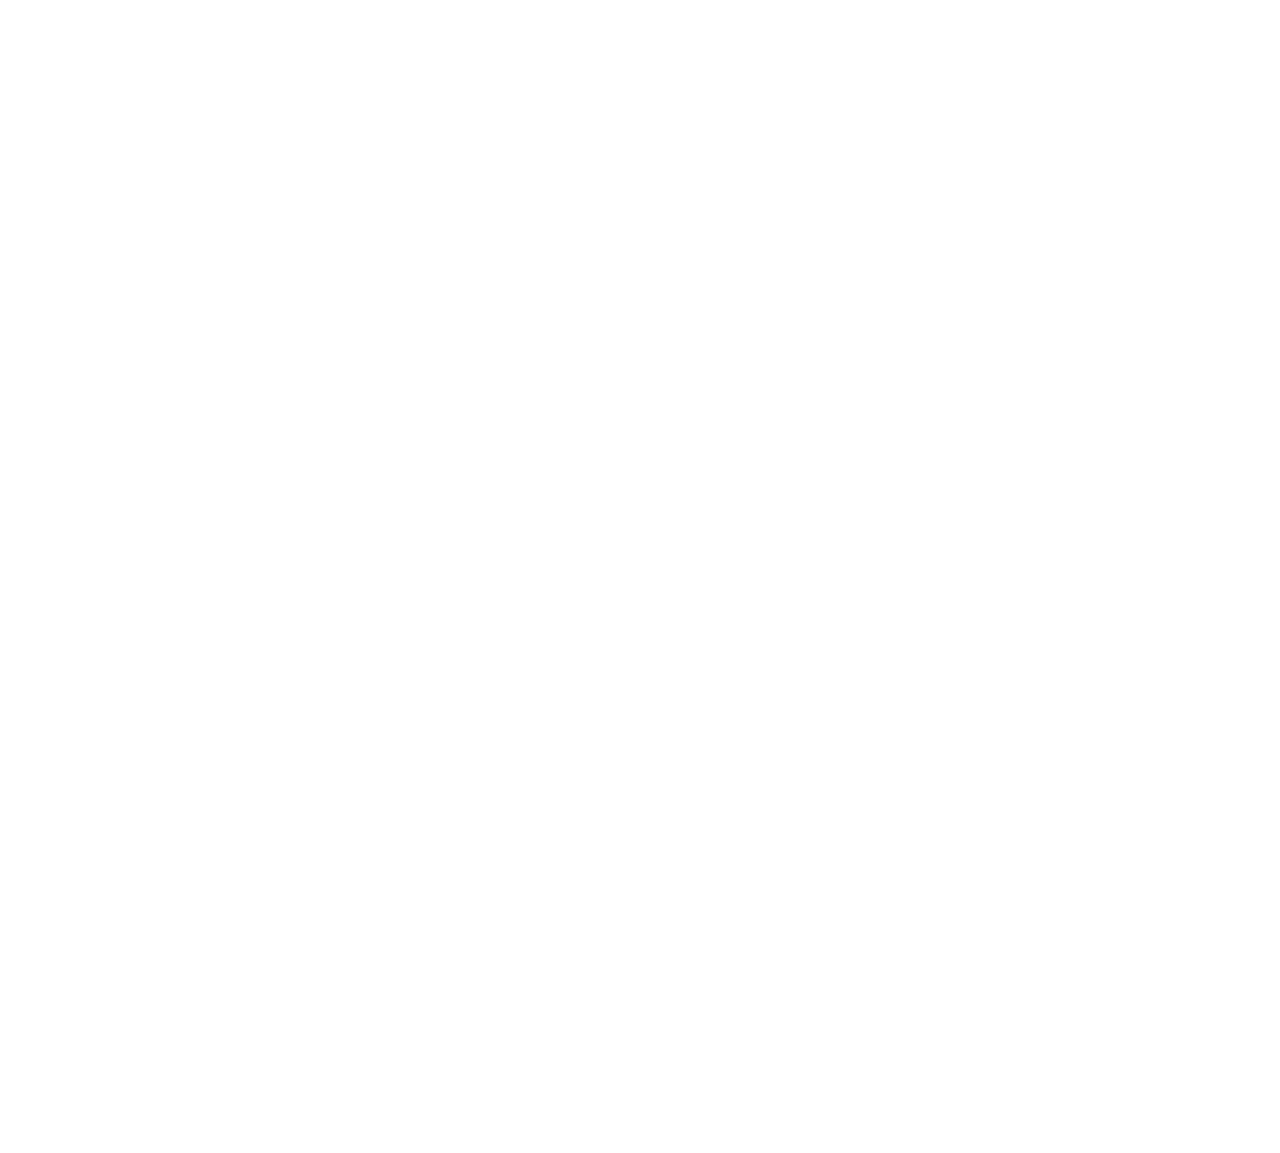
==== commit 3f84a2dc: "Ju erase" ====
--- a/index.html
+++ b/index.html
@@ -47,7 +47,7 @@
                 <a id="click-me" class=button href="#" onclick="clickMe()">Find your language</a>
             </div>
             <div class="greeting">
-                <h1 id="message">Ju Su2</h1>
+                <h1 id="message">Hello</h1>
             </div>
             <p>We are ScII Student Council. <br>We represent BAScii and its students</p>
         </div>
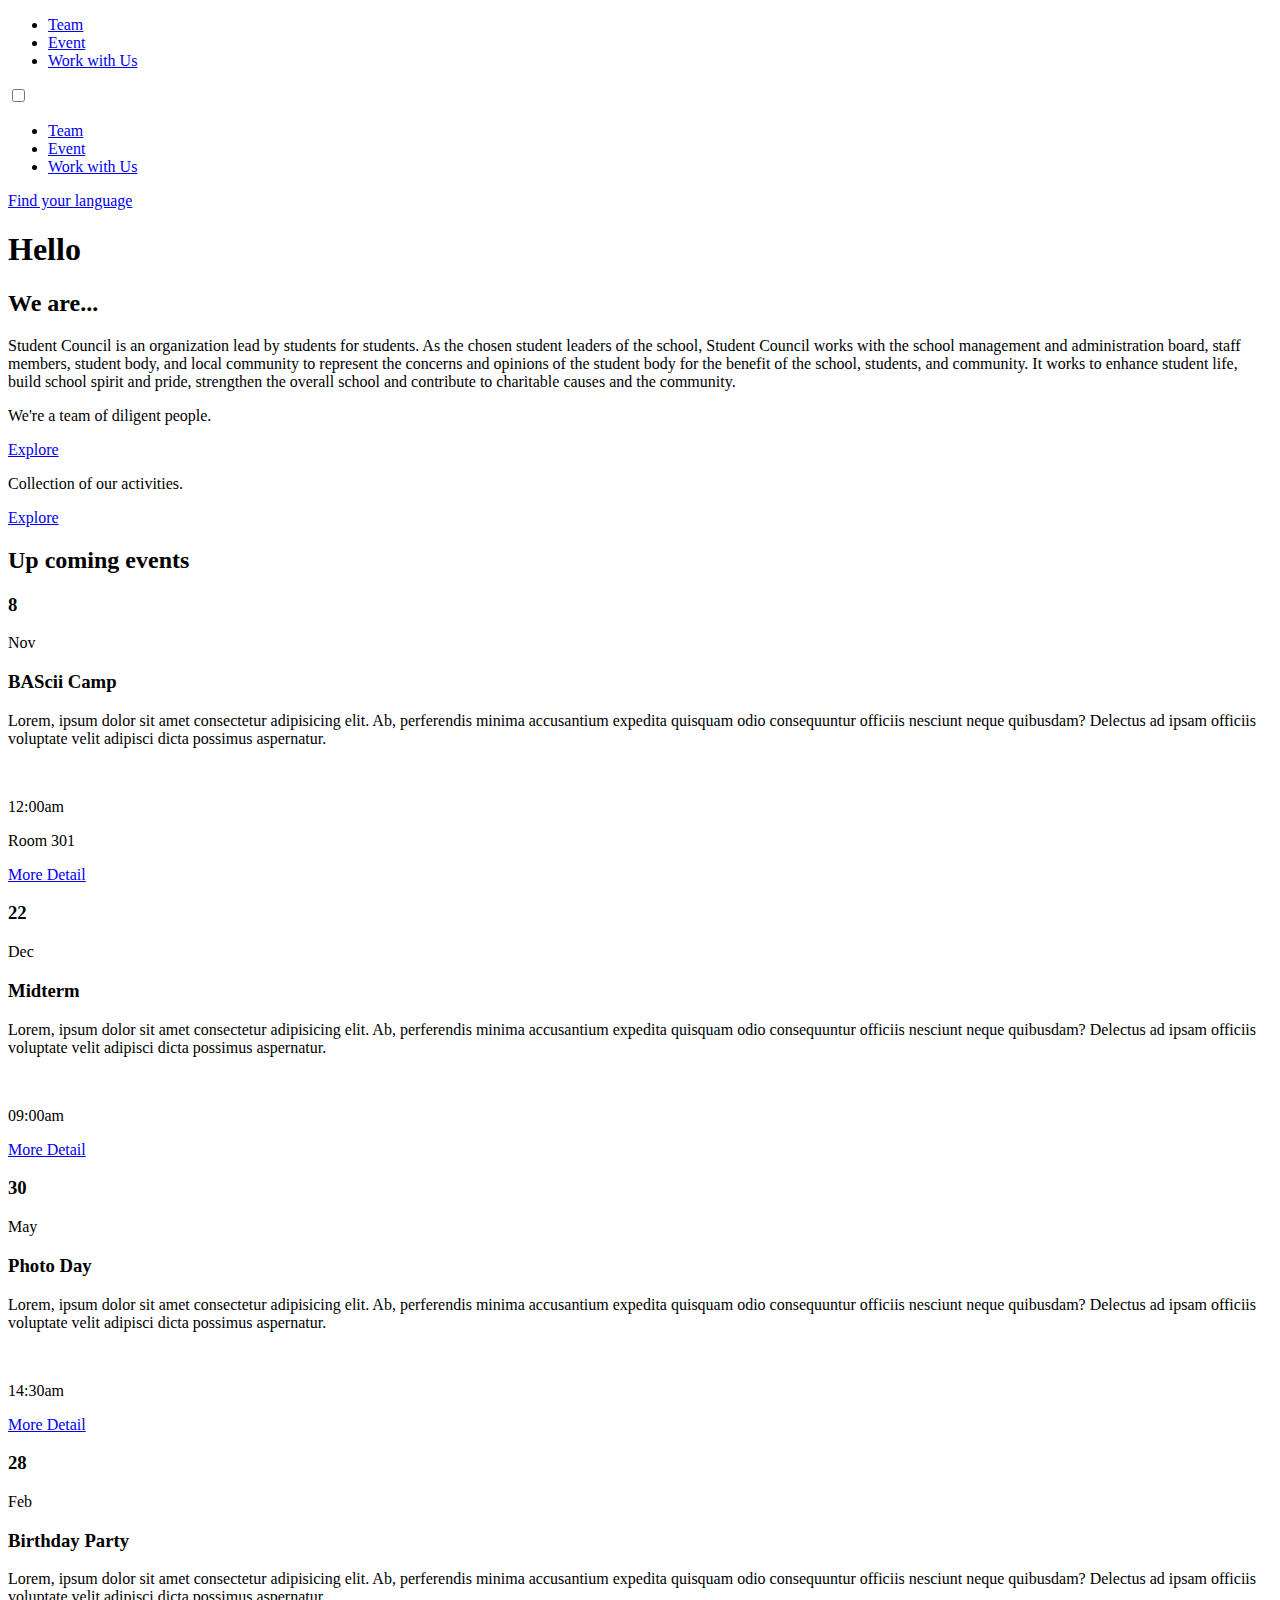
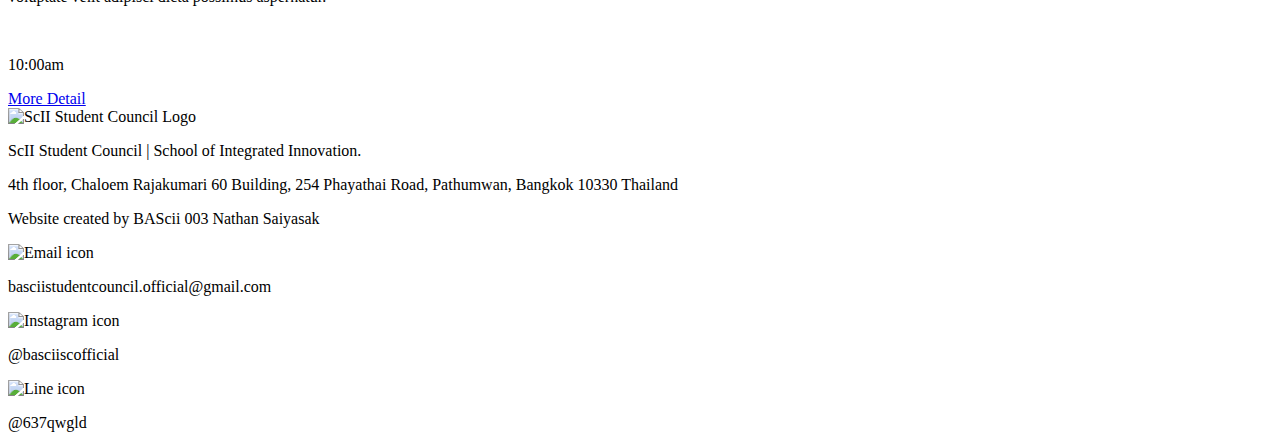
==== commit 23aedea9: "version 5.0" ====
--- a/index.html
+++ b/index.html
@@ -4,125 +4,100 @@
     <meta charset="UTF-8">
     <meta http-equiv="X-UA-Compatible" content="IE=edge">
     <meta name="viewport" content="width=device-width, initial-scale=1.0">
+    <link rel="stylesheet" href="./resources/style.css">
+    <link rel="preconnect" href="https://fonts.googleapis.com"> 
+<link rel="preconnect" href="https://fonts.gstatic.com" crossorigin> 
+<link href="https://fonts.googleapis.com/css2?family=Montserrat:ital,wght@0,100;0,200;0,300;0,400;0,500;0,600;0,700;0,800;0,900;1,100;1,200;1,300;1,400;1,500;1,600;1,700;1,800;1,900&display=swap" rel="stylesheet">
     <title>ScII Student Council</title>
-    <link rel="stylesheet" href="./resourse/style.css" type="text/css">
-    <link rel="stylesheet" href="https://cdnjs.cloudflare.com/ajax/libs/font-awesome/4.7.0/css/font-awesome.min.css">
-    <link rel="preconnect" href="https://fonts.googleapis.com"><link rel="preconnect" href="https://fonts.gstatic.com" crossorigin><link href="https://fonts.googleapis.com/css2?family=Montserrat:ital,wght@0,100;0,200;0,300;0,400;0,500;0,600;0,700;0,800;0,900;1,100;1,200;1,300;1,400;1,500;1,600;1,700;1,800;1,900&display=swap" rel="stylesheet">
 </head>
 <body>
     <header>
         <nav>
             <div class="nav-container">
-                <a href="./index.html">
+                <a href="#hero">
                     <div class="nav-logo"></div>
                 </a>
                 <div class="nav-list">
                     <ul>
-                        <li class="nav-a"><a href="#" class="nav-link">Home</a></li>
-                        <li class="nav-a"><a href="./team.html" class="nav-link">Team</a></li>
-                        <li class="nav-a"><a href="./form.html" class="nav-link">Form</a></li>
+                        <li><a href="./team.html" class="nav-a">Team</a></li>
+                        <li><a href="./event.html" class="nav-a">Event</a></li>
+                        <li><a href="#" class="nav-a">Work with Us</a></li>
                     </ul>
                 </div>
             </div>
-            <div class="nav-mobile-contianer">
-                <div class="topnav" id="nav-tab">
-                    <a href="./index.html" class="active">
-                        <div class="nav-logo"> </div>
-                    </a>
-                    <div id="myLinks">
-                        <a href="#" class="nav-b">Home</a>
-                        <a href="./team.html" class="nav-b">Team</a>
-                        <a href="./form.html" class="nav-b">Forms</a>
-                    </div>
-                    <a href="javascript:void(0);" class="icon" onclick="myFunction()">
-                        <i class="fa fa-bars"></i>
-                    </a>
-                </div>
-            </div>
         </nav>
+        <div role="navigation" class="mobile-nav">
+            <div class="mobile-nav-container">
+                <div class="mobile-nav-logo">
+                    <a href="./index.html"></a>
+                </div>
+                <div id="menuToggle">
+                    <input type="checkbox" id="prevent"/>
+                    <span></span>
+                    <span></span>
+                    <span></span>
+                    <ul id="menu" class="scrollable">
+                        <li><a href="./team.html" class="nav-b">Team</a></li>
+                        <li><a href="./event.html" class="nav-b">Event</a></li>
+                        <li><a href="#" class="nav-b">Work with Us</a></li>
+                    </ul>
+                </div>
+            </div>
+        </div>
     </header>
     <section class="hero">
         <div class="hero-container">
-            <div class="btn">
+            <div class="btn fade-in">
                 <a id="click-me" class=button href="#" onclick="clickMe()">Find your language</a>
             </div>
-            <div class="greeting">
+            <div class="greeting fade-in">
                 <h1 id="message">Hello</h1>
             </div>
-            <p>We are ScII Student Council. <br>We represent BAScii and its students</p>
-        </div>
-    </section>
-<!--
-    <section class="hwr">
-        <div class="hwr-container">
-            <div class="hwr-text">
-                <h2>We <br>represent <br>ScII students</h2>
-                <p>Contrary to popular belief, Lorem Ipsum is not simply random text. It has roots in a piece of classical Latin literature from 45 BC</p>
-            </div>
-            <div class="hwr-image">
-                <img src="./resourse/img/hwr-img 1.png" alt="" class="hwr-img">
-                <img src="./resourse/img/hwr-img 3.png" alt="" class="hwr-img grid-row-span-2">
-                <img src="./resourse/img/hwr-img 2.png" alt="" class="hwr-img">
-            </div>
-        </div>
-    </section>
--->
-    <section class="boxes">
-        <div class="boxes-container">
-            <div class="box-one">
-                <div class="box-one-container">
-                    <h2>We're a team of diligent people.</h2>
-                    <div class="explore-btn">
-                        <div class="explore-btn-hover">
-                            <a href="./team.html" class="explore">Explore</a>
-                        </div>
-                    </div>
-                </div>
-            </div>
-            <div class="box-two">
-                <div class="box-two-container">
-                    <h2>Collection of our activities.</h2>
-                    <div class="explore-btn">
-                        <div class="explore-btn-hover">
-                            <a href="#" class="explore">Explore</a>
-                        </div>
-                    </div>
-                </div>
-            </div>
-        </div>
-    </section>
-    <section class="news fade-in slide-in">
-        <div class="news-container">
-            <h2>What's happening in our faculty</h2>
-            <div class="news-boxes-container">
-                <div class="news-boxes">
-                    <div class="news-box-one news-box">
-                        <a href="#" class="news-heading news-content">BAScii is preparing for the launch of its exclusive merch</a>
-                    </div>
-                    <div class="news-box-two">
-                        <a href="#" class="news-heading news-content">ds</a>
-                    </div>
-                    <div class="news-box-three">
-                        <a href="#" class="news-heading news-content">ds</a>
-                    </div>
-                    <div class="news-box-four">
-                        <a href="#" class="news-heading news-content">ds</a>
-                    </div>
-                    <div class="news-box-five">
-                        <a href="#" class="news-heading news-content">ds</a>
-                    </div>
-                    <div class="news-box-six">
-                        <a href="#" class="news-heading news-content">ds</a>
-                    </div>
-                </div>
-            </div>
-        </div>
-    </section>
-    <section class="calendar">
-        <div class="calendar-container">
+    </section>
+    <section class="section-break">
+        <div class="section-break-container-1">
+            <div class="section-break-line-3"></div>
+            <div class="section-break-line-2"></div>
+            <div class="section-break-line-1"></div>
+        </div>
+    </section>
+    <section class="cloud-bg">
+        <div class="cloud"></div>
+    </section>
+    <section class="who-are-we fade-in">
+        <div class="who-are-we-container">
+            <h2 class="topic-title">We are...</h2>
+            <p>Student Council is an organization lead by students for students. As the chosen student leaders of the school, Student Council works with the school management and administration board, staff members, student body, and local community to represent the concerns and opinions of the student body for the benefit of the school, students, and community. It works to enhance student life, build school spirit and pride, strengthen the overall school and contribute to charitable causes and the community.</p>
+        </div>
+    </section>
+    <section class="list-box fade-in">
+        <div class="list-box-container">
+            <div class="list-box-left">
+                <p>We're a team of diligent people.</p>
+                <div class="list-box-explore">
+                    <a href="./team.html">Explore</a>
+                </div>
+            </div>
+            <div class="list-box-right">
+                <p>Collection of our activities.</p>
+                <div class="list-box-explore">
+                    <a href="./event.html#activities-collection">Explore</a>
+                </div>
+            </div>
+        </div>
+    </section>
+    <section class="section-break">
+        <div class="section-break-container-2">
+            <div class="section-break-line-1"></div>
+            <div class="section-break-line-2"></div>
+            <div class="section-break-line-3"></div>
+        </div>
+    </section>
+    <section class="upcoming-event">
+        <div class="upcoming-event-container">
             <h2>Up coming events</h2>
 <!-- Event 1 -->
-            <div class="event">
+            <div class="event-index fade-in">
                 <div class="event-left">
                     <div class="event-date">
                         <h3 class="date">8</h3>
@@ -134,9 +109,12 @@
                     <p class="event-des">Lorem, ipsum dolor sit amet consectetur adipisicing elit. Ab, perferendis minima accusantium expedita quisquam odio consequuntur officiis nesciunt neque quibusdam? Delectus ad ipsam officiis voluptate velit adipisci dicta possimus aspernatur.</p>
                     <div class="event-bottom">
                         <div class="event-timing">
-                            <img src="./resourse/img/time.png" alt="">
+                            <img src="./resources/img/time.png" alt="">
                             <p class="timing">12:00am</p>
                         </div>
+                        <div class="event-location">
+                            <p class="location">Room 301</p>
+                        </div>
                         <div class="event-link">
                             <a href="#" class="detail-link">More Detail</a>
                         </div>
@@ -144,7 +122,7 @@
                 </div>
             </div>
 <!-- Event 2 -->
-            <div class="event">
+            <div class="event-index fade-in">
                 <div class="event-left">
                     <div class="event-date">
                         <h3 class="date">22</h3>
@@ -156,7 +134,7 @@
                     <p class="event-des">Lorem, ipsum dolor sit amet consectetur adipisicing elit. Ab, perferendis minima accusantium expedita quisquam odio consequuntur officiis nesciunt neque quibusdam? Delectus ad ipsam officiis voluptate velit adipisci dicta possimus aspernatur.</p>
                     <div class="event-bottom">
                         <div class="event-timing">
-                            <img src="./resourse/img/time.png" alt="">
+                            <img src="./resources/img/time.png" alt="">
                             <p class="timing">09:00am</p>
                         </div>
                         <div class="event-link">
@@ -166,7 +144,7 @@
                 </div>
             </div>
 <!-- Event 3 -->
-            <div class="event">
+            <div class="event-index fade-in">
                 <div class="event-left">
                     <div class="event-date">
                         <h3 class="date">30</h3>
@@ -178,7 +156,7 @@
                     <p class="event-des">Lorem, ipsum dolor sit amet consectetur adipisicing elit. Ab, perferendis minima accusantium expedita quisquam odio consequuntur officiis nesciunt neque quibusdam? Delectus ad ipsam officiis voluptate velit adipisci dicta possimus aspernatur.</p>
                     <div class="event-bottom">
                         <div class="event-timing">
-                            <img src="./resourse/img/time.png" alt="">
+                            <img src="./resources/img/time.png" alt="">
                             <p class="timing">14:30am</p>
                         </div>
                         <div class="event-link">
@@ -188,7 +166,7 @@
                 </div>
             </div>
 <!-- Event 4 -->
-            <div class="event">
+            <div class="event-index fade-in">
                 <div class="event-left">
                     <div class="event-date">
                         <h3 class="date">28</h3>
@@ -200,7 +178,7 @@
                     <p class="event-des">Lorem, ipsum dolor sit amet consectetur adipisicing elit. Ab, perferendis minima accusantium expedita quisquam odio consequuntur officiis nesciunt neque quibusdam? Delectus ad ipsam officiis voluptate velit adipisci dicta possimus aspernatur.</p>
                     <div class="event-bottom">
                         <div class="event-timing">
-                            <img src="./resourse/img/time.png" alt="">
+                            <img src="./resources/img/time.png" alt="">
                             <p class="timing">10:00am</p>
                         </div>
                         <div class="event-link">
@@ -208,15 +186,38 @@
                         </div>
                     </div>
                 </div>
-            </div>
-    </section>
-    <footer>
+            </div>    
+        </div>
+    </section>
+    <footer class="fade-in">
         <div class="footer-container">
-            <p>ScII Student Council | School of Integrated Innovation.</p>
-            <p class="footer-credit">Website created by BAScii 003 Nathan Saiyasak</p>
+            <div class="left-footer-container">
+                <img src="./resources/img/logo-nav.png" alt="ScII Student Council Logo">
+                <p class="official-name">ScII Student Council | School of Integrated Innovation.</p>
+                <p class="official-address">4th floor, Chaloem Rajakumari 60 Building, 254 Phayathai Road, Pathumwan, Bangkok 10330 Thailand</p>
+                <p class="footer-credit">Website created by BAScii 003 Nathan Saiyasak</p>
+            </div>
+            <div class="right-footer-container">
+                <div class="email-footer">
+                    <div class="email-icon">
+                        <img src="./resources/img/email-icon-black.png" alt="Email icon">
+                    </div>
+                    <p class="gmail">basciistudentcouncil.official@gmail.com</p>
+                </div>
+                <div class="social-link-footer">
+                    <div class="footer-ig">
+                        <img src="./resources/img/instagram-icon-black.png" alt="Instagram icon">
+                        <p class="ig-account">@basciiscofficial</p>
+                    </div>
+                    <div class="footer-line">
+                        <img src="./resources/img/line-icon.png" alt="Line icon">
+                        <p class="line-account">@637qwgld</p>
+                    </div>
+                </div>
+            </div>
         </div>
     </footer>
     <script src="https://code.jquery.com/jquery-3.6.3.min.js" integrity="sha256-pvPw+upLPUjgMXY0G+8O0xUf+/Im1MZjXxxgOcBQBXU=" crossorigin="anonymous"></script>
-    <script src="./resourse/js/script.js"></script>
+    <script src="./resources/js/script.js"></script>
 </body>
 </html>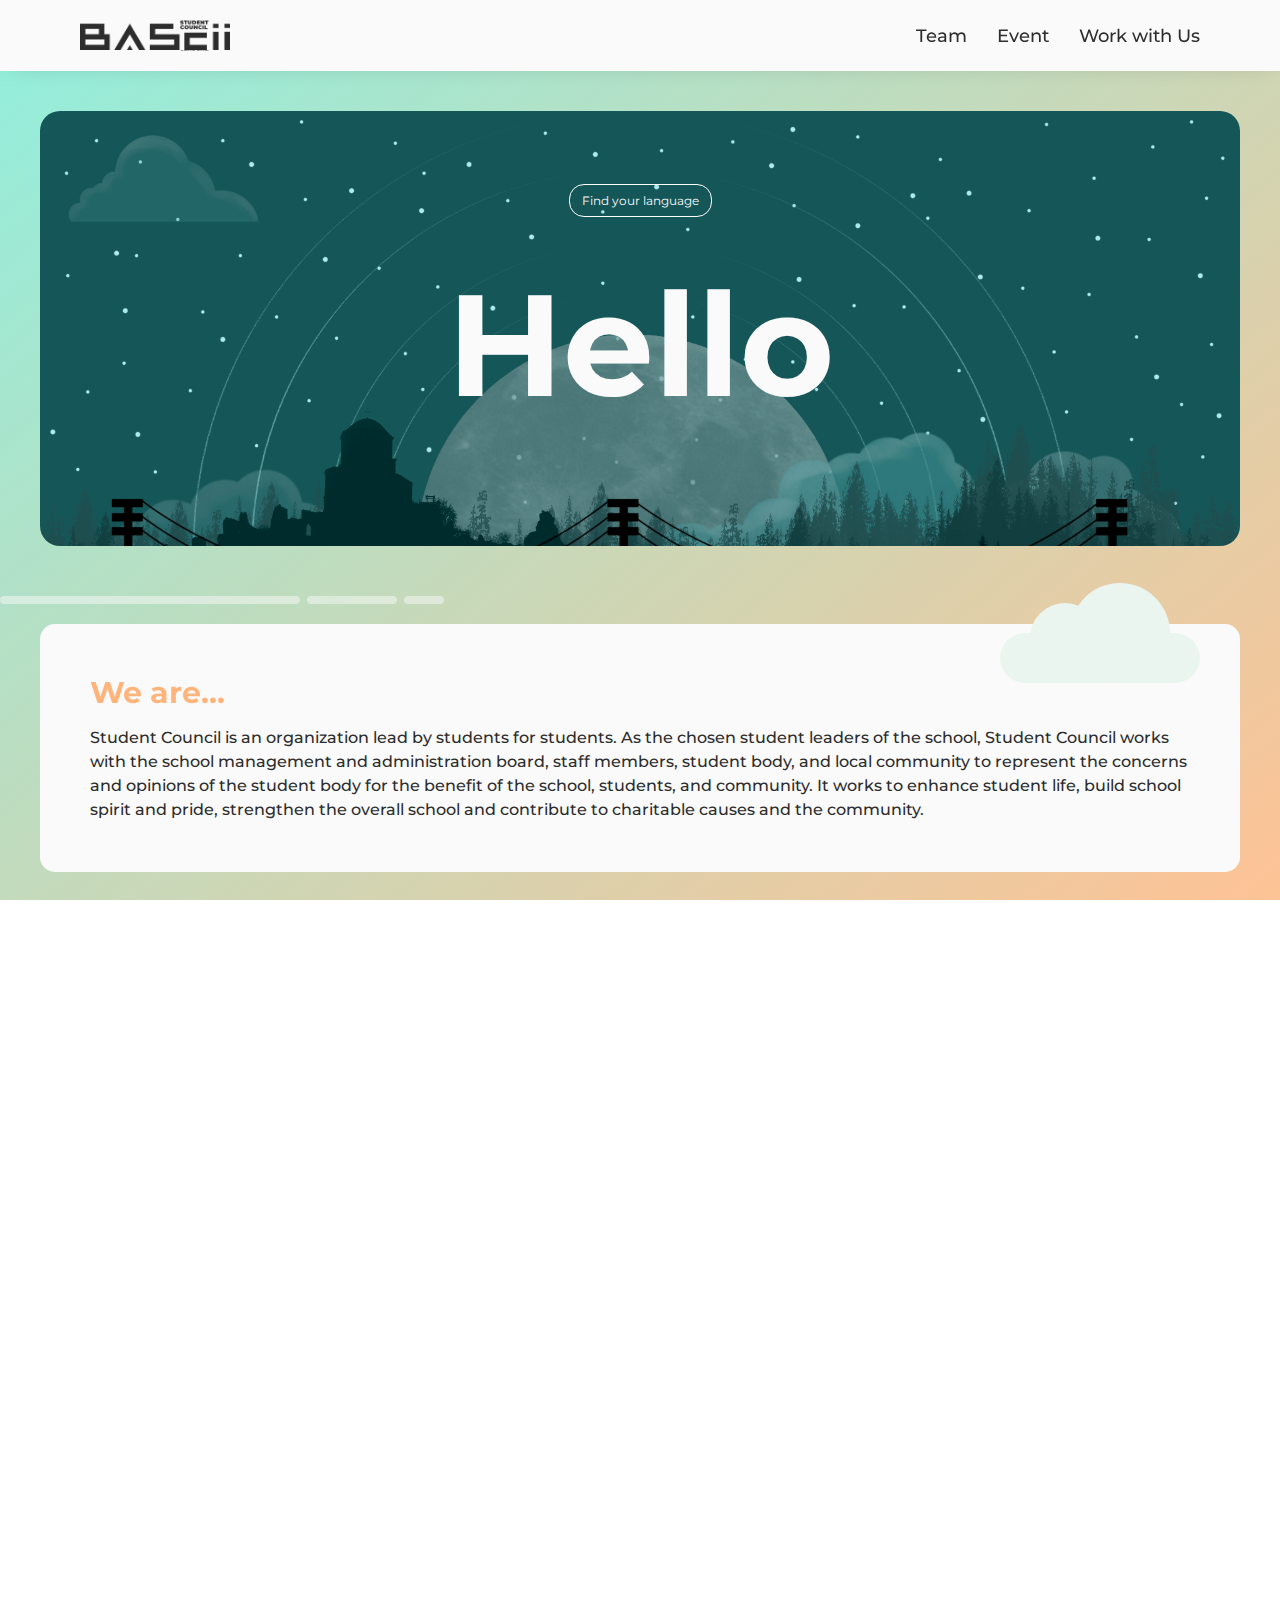
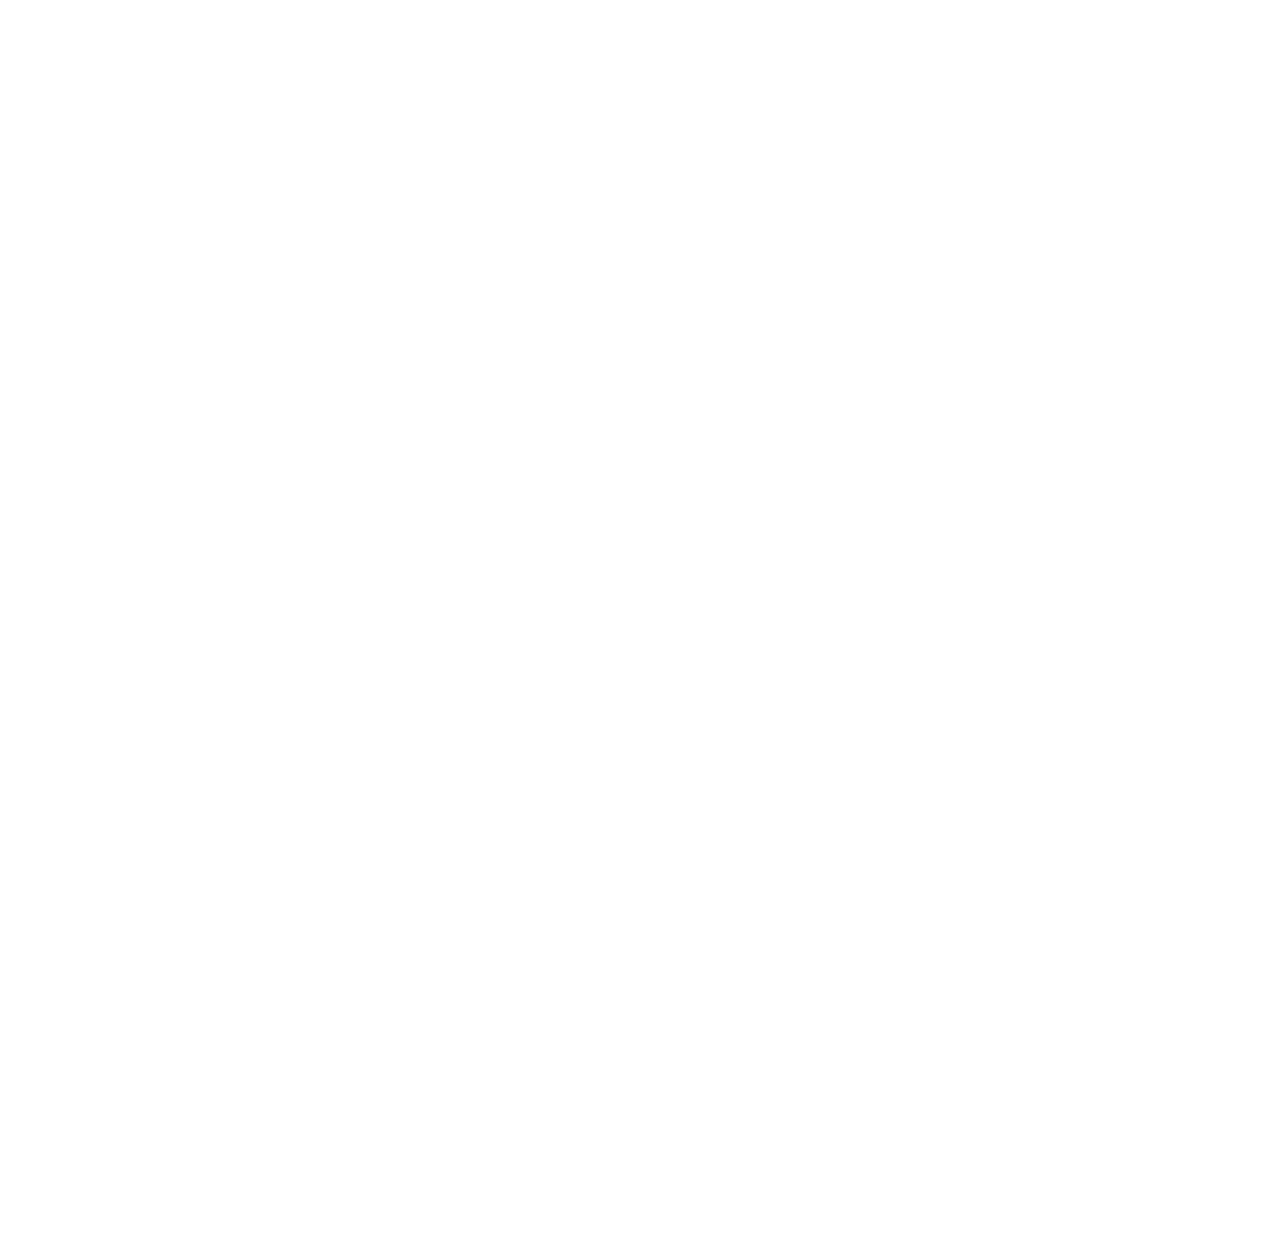
==== commit 0c62f496: "edit rout" ====
--- a/index.html
+++ b/index.html
@@ -4,10 +4,10 @@
     <meta charset="UTF-8">
     <meta http-equiv="X-UA-Compatible" content="IE=edge">
     <meta name="viewport" content="width=device-width, initial-scale=1.0">
-    <link rel="stylesheet" href="./resources/style.css">
+    <link rel="stylesheet" href="./resourse/style.css" type="text/css">
     <link rel="preconnect" href="https://fonts.googleapis.com"> 
-<link rel="preconnect" href="https://fonts.gstatic.com" crossorigin> 
-<link href="https://fonts.googleapis.com/css2?family=Montserrat:ital,wght@0,100;0,200;0,300;0,400;0,500;0,600;0,700;0,800;0,900;1,100;1,200;1,300;1,400;1,500;1,600;1,700;1,800;1,900&display=swap" rel="stylesheet">
+    <link rel="preconnect" href="https://fonts.gstatic.com" crossorigin> 
+    <link href="https://fonts.googleapis.com/css2?family=Montserrat:ital,wght@0,100;0,200;0,300;0,400;0,500;0,600;0,700;0,800;0,900;1,100;1,200;1,300;1,400;1,500;1,600;1,700;1,800;1,900&display=swap" rel="stylesheet">
     <title>ScII Student Council</title>
 </head>
 <body>
@@ -109,7 +109,7 @@
                     <p class="event-des">Lorem, ipsum dolor sit amet consectetur adipisicing elit. Ab, perferendis minima accusantium expedita quisquam odio consequuntur officiis nesciunt neque quibusdam? Delectus ad ipsam officiis voluptate velit adipisci dicta possimus aspernatur.</p>
                     <div class="event-bottom">
                         <div class="event-timing">
-                            <img src="./resources/img/time.png" alt="">
+                            <img src="./resourse/img/time.png" alt="">
                             <p class="timing">12:00am</p>
                         </div>
                         <div class="event-location">
@@ -134,7 +134,7 @@
                     <p class="event-des">Lorem, ipsum dolor sit amet consectetur adipisicing elit. Ab, perferendis minima accusantium expedita quisquam odio consequuntur officiis nesciunt neque quibusdam? Delectus ad ipsam officiis voluptate velit adipisci dicta possimus aspernatur.</p>
                     <div class="event-bottom">
                         <div class="event-timing">
-                            <img src="./resources/img/time.png" alt="">
+                            <img src="./resourse/img/time.png" alt="">
                             <p class="timing">09:00am</p>
                         </div>
                         <div class="event-link">
@@ -156,7 +156,7 @@
                     <p class="event-des">Lorem, ipsum dolor sit amet consectetur adipisicing elit. Ab, perferendis minima accusantium expedita quisquam odio consequuntur officiis nesciunt neque quibusdam? Delectus ad ipsam officiis voluptate velit adipisci dicta possimus aspernatur.</p>
                     <div class="event-bottom">
                         <div class="event-timing">
-                            <img src="./resources/img/time.png" alt="">
+                            <img src="./resourse/img/time.png" alt="">
                             <p class="timing">14:30am</p>
                         </div>
                         <div class="event-link">
@@ -178,7 +178,7 @@
                     <p class="event-des">Lorem, ipsum dolor sit amet consectetur adipisicing elit. Ab, perferendis minima accusantium expedita quisquam odio consequuntur officiis nesciunt neque quibusdam? Delectus ad ipsam officiis voluptate velit adipisci dicta possimus aspernatur.</p>
                     <div class="event-bottom">
                         <div class="event-timing">
-                            <img src="./resources/img/time.png" alt="">
+                            <img src="./resourse/img/time.png" alt="">
                             <p class="timing">10:00am</p>
                         </div>
                         <div class="event-link">
@@ -192,7 +192,7 @@
     <footer class="fade-in">
         <div class="footer-container">
             <div class="left-footer-container">
-                <img src="./resources/img/logo-nav.png" alt="ScII Student Council Logo">
+                <img src="./resourse/img/logo-nav.png" alt="ScII Student Council Logo">
                 <p class="official-name">ScII Student Council | School of Integrated Innovation.</p>
                 <p class="official-address">4th floor, Chaloem Rajakumari 60 Building, 254 Phayathai Road, Pathumwan, Bangkok 10330 Thailand</p>
                 <p class="footer-credit">Website created by BAScii 003 Nathan Saiyasak</p>
@@ -200,17 +200,17 @@
             <div class="right-footer-container">
                 <div class="email-footer">
                     <div class="email-icon">
-                        <img src="./resources/img/email-icon-black.png" alt="Email icon">
+                        <img src="./resourse/img/email-icon-black.png" alt="Email icon">
                     </div>
                     <p class="gmail">basciistudentcouncil.official@gmail.com</p>
                 </div>
                 <div class="social-link-footer">
                     <div class="footer-ig">
-                        <img src="./resources/img/instagram-icon-black.png" alt="Instagram icon">
+                        <img src="./resourse/img/instagram-icon-black.png" alt="Instagram icon">
                         <p class="ig-account">@basciiscofficial</p>
                     </div>
                     <div class="footer-line">
-                        <img src="./resources/img/line-icon.png" alt="Line icon">
+                        <img src="./resourse/img/line-icon.png" alt="Line icon">
                         <p class="line-account">@637qwgld</p>
                     </div>
                 </div>
@@ -218,6 +218,6 @@
         </div>
     </footer>
     <script src="https://code.jquery.com/jquery-3.6.3.min.js" integrity="sha256-pvPw+upLPUjgMXY0G+8O0xUf+/Im1MZjXxxgOcBQBXU=" crossorigin="anonymous"></script>
-    <script src="./resources/js/script.js"></script>
+    <script src="./resourse/js/script.js"></script>
 </body>
 </html>--- a/resourse/style.css
+++ b/resourse/style.css
@@ -0,0 +1,1088 @@
+/* -------- Basic Set-up -------- */
+
+* {
+    padding: 0;
+    margin: 0;
+    box-sizing: border-box;
+}
+
+
+html,
+body {
+    scroll-behavior: smooth;
+    padding: 0;
+    margin: 0;
+    width: 100%;
+    height: 100%;
+    overflow-x: hidden;
+    animation: initial-opacity 1s ease;
+}
+
+body {
+    font-family: Montserrat, Arial, Helvetica;
+    color: #2D2D2D;
+    background: linear-gradient(0deg, rgba(255, 255, 255, 0.2), rgba(255, 255, 255, 0.2)), linear-gradient(140.57deg, #74EBD5 0%, #FEB47B 100.01%);
+}
+
+.hero,
+.section-break,
+.who-are-we,
+.list-box,
+.upcoming-event,
+footer,
+.team,
+.event {
+    position: relative;
+    top: 71px;
+}
+
+/* -------- Nav Set-up -------- */
+
+nav {
+    position: fixed;
+    top: 0;
+    left: 0;
+    width: 100%;
+    z-index: 99;
+}
+
+.nav-container {
+    display: flex;
+    justify-content: space-between;
+    align-items: center;
+    background-color: #fafafa;
+    padding: 20px 80px;
+    box-shadow: 0px 0px 25px -10px rgba(0, 0, 0, 0.25);
+}
+
+.nav-logo {
+    background: url("./img/logo-nav-black.png");
+    width: 150px;
+    height: 31px;
+    background-size: contain;
+    margin-right: 20px;
+}
+
+.nav-list > ul{
+    position: relative;
+    display: flex;
+    align-items: center;
+    gap: 30px;
+    list-style: none;
+    animation: initial-opacity 2s ease;
+}
+
+.nav-a {
+    position: relative;
+    text-decoration: none;
+    font-size: 1.125rem;
+    font-weight: 500;
+    color: #2d2d2d;
+}
+
+.nav-a::before {
+    content: " ";
+    position: absolute;
+    width: 0;
+    height: 2px;
+    background-color: #ff7e5f;
+    left: 0;
+    bottom: 0;
+    transform-origin: left;
+}
+
+.nav-a:hover::before {
+    width: 100%;
+    transition: 0.4s ease-out;
+}
+
+/* -------- Nav Mobile -------- */
+
+.mobile-nav {
+    background-color: #fafafa;
+    height: 65px;
+    display: none;
+}
+
+.mobile-nav-container {
+    position: relative;
+}
+
+.mobile-nav-logo {
+    display: flex;
+    justify-content: center;
+    align-items: center;
+    background: url('./img/logo-main-horizontal.png');
+    background-size: cover;
+    position: absolute;
+    right: 25px;
+    top: 18px;
+    width: 120px;
+    height: 30.5px;
+}
+
+.mobile-nav-logo > a {
+    width: 120px;
+    height: 32px;
+}
+  
+#menuToggle {
+    display: flex;
+    flex-direction: column;
+    position: relative;
+    top: 25px;
+    left: 25px;
+    z-index: 1;
+    -webkit-user-select: none;
+    user-select: none;
+}
+  
+#menuToggle input {
+    display: flex;
+    width: 40px;
+    height: 32px;
+    position: absolute;
+    cursor: pointer;
+    opacity: 0;
+    z-index: 2;
+}
+  
+#menuToggle span {
+    display: flex;
+    width: 29px;
+    height: 2px;
+    margin-bottom: 5px;
+    position: relative;
+    background: #2d2d2d;
+    border-radius: 3px;
+    z-index: 1;
+    transform-origin: 5px 0px;
+    transition: transform 0.5s cubic-bezier(0.77,0.2,0.05,1.0),
+                background 0.5s cubic-bezier(0.77,0.2,0.05,1.0),
+                opacity 0.55s ease;
+}
+  
+#menuToggle span:first-child {
+    transform-origin: 0% 0%;
+}
+  
+#menuToggle span:nth-last-child(2) {
+    transform-origin: 0% 100%;
+}
+  
+#menuToggle input:checked ~ span {
+    opacity: 1;
+    transform: rotate(45deg) translate(-3px, -1px);
+    background: #2d2d2d;
+}
+#menuToggle input:checked ~ span:nth-last-child(3) {
+    opacity: 0;
+    transform: rotate(0deg) scale(0.2, 0.2);
+}
+  
+#menuToggle input:checked ~ span:nth-last-child(2) {
+    transform: rotate(-45deg) translate(0, -1px);
+}
+
+
+#menu {
+    position: absolute;
+    width: 485px;
+    height: 1000px;
+    margin: -50px 0 0 -50px;
+    padding-top: 88px;
+    background-color: #fafafa;
+    box-shadow: 0 0 10px #85888C;
+    -webkit-font-smoothing: antialiased;
+    transform-origin: 0% 0%;
+    transform: translate(-100%, 0);
+    transition: transform 0.8s ease-in-out;
+}
+
+#menuToggle input:checked ~ ul {
+    transform: none;
+}
+  
+#menu li {
+    list-style: none;
+    padding: 20px 50px;
+    transition-delay: 2s;
+    border-bottom: 3px solid #eeeeee;
+}
+
+.nav-b {
+    position: relative;
+    text-decoration: none;
+    font-size: 1.563rem;
+    font-weight: 800;
+    color: #2d2d2d;
+}
+
+
+/* -------- Hero Set-up-------- */
+
+.hero {
+    z-index: 98;
+    padding: 40px 40px 40px;
+    animation: initial-opacity 2s ease;
+}
+
+.hero-container {
+    display: flex;
+    flex-direction: column;
+    justify-content: space-between;
+    align-items: center;
+    gap: 40px;
+    background: url('./img/background-train.png');
+    background-size: 100%;
+    border-radius: 20px;
+    padding: 5.73vw;
+}
+
+.btn {
+    display: flex;
+    width: 100%;
+    justify-content: center;
+}
+
+.button{
+    font-size: 0.75rem;
+    text-decoration: none;
+    border: 1px solid #fff;
+    border-radius: 15px;
+    padding: 8px 12px;
+    color: #fafafa;
+    text-align: center;
+}
+
+.button:hover {
+    color: #2d2d2d;
+    background-color: #fafafa;
+    font-weight: 500;
+    transition-duration: 0.2s;
+}
+
+.greeting {
+    display: flex;
+    justify-content: center;
+    text-align: center;
+    margin-bottom: 40px;
+}
+
+.greeting > h1 {
+    position: relative;
+    display: inline;
+    font-size: 16vmin;
+    color: #fafafa;
+    
+
+/* color animation */
+/*
+    background-image: linear-gradient(-225deg, #74EBD5 0%, #ACB6E5 29%, #FF7E5F 67%, #FEB47B 100%);
+    background-size: auto auto;
+    background-clip: border-box;
+    background-size: 200% auto;
+    color: #fff;
+    background-clip: text;
+    -webkit-text-fill-color: transparent;
+    -webkit-background-clip: text;
+    -webkit-text-fill-color: transparent;
+    animation-name: textclip;
+    animation-duration: 3s;
+    animation-direction: alternate;
+    animation-iteration-count: infinite;
+*/
+}
+
+/* -------- Who Are We Set-up -------- */
+
+.who-are-we {
+    padding: 10px 40px 0;
+}
+
+.who-are-we-container {
+    padding: 50px;
+    background-color: #fafafa;
+    border-radius: 15px;
+}
+
+
+.who-are-we-container > p {
+    margin-top: 15px;
+    font-size: 1rem;
+    line-height: 150%;
+    font-weight: 500;
+    color: #2d2d2d;
+    animation: initial-slideUp 1s ease;
+}
+
+/* -------- List Box Set-up -------- */
+
+.list-box-container {
+    padding: 20px 40px 10px;
+    display: flex;
+    gap: 20px;
+}
+
+.list-box-left,
+.list-box-right {
+    display: flex;
+    flex-direction: column;
+    justify-content: center;
+    gap: 50px;
+    padding: 60px;
+    background-color: #fafafa;
+    border-radius: 15px;
+    min-height: 350px;
+    width: 100%;
+}
+
+.list-box-left > p,
+.list-box-right > p {
+    color: #2d2d2d;
+    font-size: 1.75rem;
+    font-weight: 700;
+}
+
+.list-box-explore > a {
+    position: relative;
+    z-index: 51;
+    text-decoration: none;
+    font-size: 1.125rem;
+    font-weight: 500;
+    color: #2d2d2d;
+    padding: 10px 30px;
+    background-color: #fafafa;
+    border: 1.5px solid #2d2d2d;
+    border-radius: 15px;
+}
+
+.list-box-explore > a:hover {
+    background-color: #f0f0f0;
+}
+
+.list-box-explore > a::before {
+    opacity: 0;
+    z-index: -1;
+    content: " ";
+    position: absolute;
+    top: 0;
+    left: 0;
+    width: 100%;
+    height: 100%;
+    border: 1.5px solid #2d2d2d;
+    border-radius: 15px;
+    background: linear-gradient(0deg, rgba(255, 255, 255, 0.2), rgba(255, 255, 255, 0.2)), linear-gradient(140.57deg, #74EBD5 0%, #FEB47B 100.01%);;
+}
+
+.list-box-explore > a:hover::before {
+    opacity: 1;
+    transform: translate(5%, 10%);
+    transition: all 0.25s ease;
+}
+
+/* -------- Upcoming Event Set-up -------- */
+
+.upcoming-event {
+    padding: 40px;
+    background-color: #fafafa;
+}
+
+.upcoming-event-container > h2 {
+    font-size: 2rem;
+    margin-bottom: 20px;
+    color: #2d2d2d;
+}
+
+.event-index {
+    background-color: #f5f5f5;
+    display: flex;
+    border-radius: 15px;
+    margin: 32px 0;
+    animation: initial-slideUp-2 1s ease-out;
+}
+
+.event-index:hover {
+    transition: 0.5s ease;
+    background-color: #fafafa;
+    transform: scale(1.01);
+    box-shadow: 0px 0px 15px -5px rgba(0, 0, 0, 0.25);
+}
+
+.event-index > .event-left {
+    background-color: #FEB47B;
+    min-width: 140px;
+    display: flex;
+    align-items: center;
+    justify-content: center;
+    color: #FAFAFA;
+    text-align: center;
+    font-weight: 700;
+    border-radius: 15px 0 0 15px;
+}
+
+.event-left > .event-date > .date {
+    font-size: 3rem;
+}
+
+.event-left > .event-date > .month {
+    font-size: 1.2rem;
+    font-weight: 600;
+}
+
+.event-index > .event-right {
+    display: flex;
+    flex-direction: column;
+    justify-content: center;
+    padding: 1.8rem;
+}
+
+.event-index > .event-right > .event-title {
+    font-size: 1.2rem;
+    margin-bottom: 10px;
+}
+
+.event-bottom {
+    font-size: .875rem;
+    display: flex;
+    align-items: center;
+    gap: 10px;
+    margin-top: 30px;
+}
+
+.event-timing {
+    display: flex;
+    align-items: center;
+    justify-content: center;
+    background-color: #74EBD5;
+    width: 113px;
+    padding: 10px;
+    border-radius: 20px;
+}
+
+.event-timing > img {
+    margin-right: 7px;
+    width: 15px;
+    height: 15px;
+}
+
+.location {
+    display: flex;
+    justify-content: center;
+    align-items: center;
+    padding: 10px 17px;
+    border-radius: 20px;
+    text-decoration: none;
+    background-color: #74EBD5;
+}
+
+
+.detail-link {
+    display: flex;
+    justify-content: center;
+    align-items: center;
+    padding: 8px 15px;
+    border: 1.5px solid #2d2d2d;
+    border-radius: 20px;
+    font-weight: 400;
+    text-decoration: none;
+    color: #2d2d2d;
+}
+
+.detail-link:hover {
+    background-color: #2d2d2d;
+    color: #fafafa;
+    cursor: url('./img/instagram-icon.svg'), auto;
+    transition-duration: 0.2s;
+}
+
+/* -------- Footer Set-up -------- */
+
+footer {
+    padding: 80px 60px;
+    background-color: #2D2D2D;
+}
+
+.footer-container {
+    display: flex;
+    justify-content: space-between;
+    align-items: center;
+    gap: 20px;
+    color: #fafafa;
+}
+
+.left-footer-container {
+    display: flex;
+    flex-direction: column;
+}
+
+.left-footer-container > img {
+    width: 136px;
+    margin-bottom: 30px;
+}
+
+.left-footer-container > .official-name {
+    font-size: 1.3rem;
+    font-weight: 600;
+}
+
+.left-footer-container > .official-address {
+    font-size: 1rem;
+    font-weight: 500;
+    line-height: 150%;
+    margin-top: 6px;
+    width: 90%;
+}
+
+.footer-credit {
+    font-size: 0.9rem;
+    font-weight: 600;
+    margin-top: 20px;
+    font-style: italic;
+}
+
+.right-footer-container {
+    display: flex;
+    gap: 10px;
+    align-items: flex-end;
+    flex-direction: column;
+    margin: 1vw 5vw 1vw 0.8vw;
+
+}
+
+.email-footer {
+    display: flex;
+    justify-content: center;
+    align-items: center;
+    gap: 10px;
+    background-color: #fafafa;
+    color: #2d2d2d;
+    padding: 10px 15px;
+    border-radius: 15px;
+}
+
+.email-footer > .email-icon > img {
+    width: 25px;
+}
+
+.email-footer > p {
+    font-size: 13.9px;
+    font-weight: 700;
+}
+
+.social-link-footer {
+    display: flex;
+    gap: 10px;
+}
+
+.footer-ig {
+    display: flex;
+    gap: 10px;
+    justify-content: center;
+    align-items: center;
+    background-color: #fafafa;
+    padding: 10px 15px;
+    border-radius: 15px;
+    color: #2d2d2d;
+}
+
+.footer-ig > img {
+    width: 25px;
+}
+
+.footer-ig > .ig-account,
+.footer-line > .line-account {
+    font-size: 14px;
+    font-weight: 700;
+}
+
+
+.footer-line {
+    display: flex;
+    gap: 10px;
+    justify-content: center;
+    align-items: center;
+    background-color: #fafafa;
+    padding: 10px 20px;
+    border-radius: 15px;
+    color: #2d2d2d;
+}
+
+.footer-line > img {
+    width: 27px;
+}
+
+
+/* --------------------------------------------------------------- */
+/* ----------- Team Page -------------- */
+
+/* ----------- Team Set-up -------------- */
+.team {
+    z-index: 96;
+}
+
+.team-container {
+    display: flex;
+    flex-direction: column;
+    justify-content: center;
+    align-items: center;
+    padding: 40px;
+}
+
+.dept-boxes-container {
+    width: 100%;
+    display: flex;
+    flex-direction: column;
+    justify-content: flex-start;
+    align-items: center;
+}
+
+.dept-boxes-container > h1 {
+    font-size: 3rem;
+    color: #2d2d2d;
+    margin-bottom: 50px;
+}
+
+.boxes-container {
+    position: relative;
+    display: flex;
+    flex-direction: column;
+    background-color: #FAFAFA50;
+    padding: 40px;
+    border-radius: 15px;
+}
+
+/*  Area Adjustment  */
+
+.president-area {
+    margin: 0 auto 25px;
+    animation: initial-slideUp 0.75s ease-out;
+}
+
+.the-rest-dept-area {
+    display: grid;
+    gap: 25px;
+    grid-template-columns: repeat(4, 1fr);
+    animation: initial-slideUp 0.75s ease-out;
+}
+
+/*  z-index Adjustment  */
+
+.card-1 {
+    z-index: 85;
+}
+
+.card-2 {
+    z-index: 84;
+}
+.card-3 {
+    z-index: 83;
+}
+.card-4 {
+    z-index: 82;
+}
+.card-5 {
+    z-index: 81;
+}
+
+.card-6 {
+    z-index: 80;
+}
+
+.card-7 {
+    z-index: 79;
+}
+
+.card-8 {
+    z-index: 78;
+}
+
+.card-9 {
+    z-index: 77;
+}
+
+.card-10 {
+    z-index: 76;
+}
+
+.card-11 {
+    z-index: 75;
+}
+
+.card-12 {
+    z-index: 74;
+}
+
+.card-13 {
+    z-index: 73;
+}
+
+.card-14 {
+    z-index: 72;
+}
+
+/*  ---  */
+
+.card-container {
+    position: relative;
+    width: 100%;
+    height: 285px;
+    min-width: 250px;
+    max-width: 300px;
+}
+
+.card {
+    width: 100%;
+    height: 100%;
+}
+
+.card-profile-1 {
+    position: relative;
+    background: url('./img/ohm-profile.jpg');
+    background-size: cover;
+    background-position: center;
+    border-radius: 15px 15px 0 0;
+    z-index: 95;
+    width: 100%;
+    height: 200px;
+
+}
+
+.card > .content {
+    height: 85px;
+    border-radius: 0 0 15px 15px;
+    display: flex;
+    justify-content: flex-start;
+    justify-items: center;
+    flex-direction: column;
+    color: #2d2d2d;
+    z-index: 97;
+    overflow: hidden;
+    transition: 750ms ease;
+}
+
+.card > .content > .visible {
+    padding: 15px;
+    background-color: #fafafa;
+    position: relative;
+    z-index: 97;
+    border-radius: 0 0 15px 15px;
+    transition: 750ms ease;
+}
+
+.card > .content > .visible > h3 {
+    font-size: 17px;
+    text-align: center;
+    margin-bottom: 5px;
+}
+
+.card > .content > .visible > .dept-title {
+    font-size: 18px;
+    text-align: center;
+    font-weight: 500;
+}
+
+.card > .content > .hidden {
+    padding: 5px 20px 20px;
+    background-color: #f0f0f0;
+    border-radius: 0 0 15px 15px;
+    transform: translateY(-100%);
+    transition: 750ms ease;
+    position: relative;
+    z-index: 96;
+
+}
+
+.card > .content:hover {
+    height: 353px;
+}
+
+.card > .content:hover > .visible {
+    border-radius: 0;
+}
+
+.card > .content:hover > .hidden {
+    transform: translateY(0);
+}
+
+.hidden > p {
+    overflow-wrap: break-word;
+    font-size: 0.9rem;
+    font-weight: 500;
+    margin-bottom: 5px;
+}
+
+.bold {
+    font-weight: 700;
+}
+
+/*  Special Adjustment  */
+
+.card-4 > .card > .content > .visible > h3 {
+    font-size: 16px;
+}
+
+.card-8 > .card > .content > .visible > h3 {
+    font-size: 15.5px;
+}
+
+.card-10 > .card > .content > .visible > h3 {
+    font-size: 15px;
+}
+
+.card-12 > .card > .content > .visible > h3 {
+    font-size: 15px;
+}
+
+.card-13 > .card > .content > .visible > h3 {
+    font-size: 15px;
+}
+
+.card-14 > .card > .content > .visible > h3 {
+    font-size: 14px;
+}
+
+.card-8 > .card > .content > .visible > .dept-title {
+    font-size: 16px;
+}
+
+.card-10 > .card > .content > .visible > .dept-title {
+    font-size: 16px;
+}
+
+.card-9 > .card > .content > .visible > .dept-title {
+    font-size: 14px;
+    font-weight: 600;
+}
+
+.card-11 > .card > .content > .visible > .dept-title {
+    font-size: 14px;
+    font-weight: 600;
+}
+
+/* --------------------------------------------------------------- */
+/* ----------- Event Page -------------- */
+
+.event {
+    padding: 80px;
+}
+
+.upcoming-event-main-container {
+    background-color: #fafafa;
+    padding: 40px;
+    border-radius: 15px;
+    margin-bottom: 30px;
+    animation: initial-slideUp-2 1s ease;
+}
+
+.collection-activities-container {
+    background-color: #fafafa;
+    padding: 40px;
+    border-radius: 15px;
+}
+
+.ca-box {
+    background-color: #f0f0f0;
+    border-radius: 15px;
+    display: flex;
+    gap: 10px;
+    margin: 32px 0;
+}
+
+.ca-box-left {
+    padding: 20px 10px 20px 20px;
+}
+
+.ca-box-left > img {
+    border-radius: 15px;
+    width: 100%;
+    height: 100%;
+}
+
+.ca-box-right {
+    display: flex;
+    flex-direction: column;
+    justify-content: space-between;
+    padding: 40px 30px 40px 10px;
+}
+
+.ca-box-right-top {
+    display: flex;
+    flex-direction: column;
+    gap: 10px;
+}
+
+.ca-box-right-bottom {
+    display: flex;
+    gap: 10px;
+}
+
+.ca-box-right-bottom > p,
+.ca-box-right-bottom > a {
+    text-decoration: none;
+    color: #2d2d2d;
+    font-weight: 500;
+    font-size: 0.75rem;
+    padding: 8px 25px;
+    border: 1px solid #FEB47B;
+    border-radius: 15px;
+}
+
+.ca-box-right-bottom > a:hover {
+    background-color: #FEB47B;
+    color: #fafafa;
+    transition: 0.2s ease;
+}
+
+
+/* -------- Special Set-up -------- */
+
+/* Topic Title */
+.topic-title {
+    position: relative;
+    display: inline;
+    font-size: 1.875rem;
+    color: #2d2d2d;
+    font-weight: 700;
+
+    background-image: linear-gradient(-225deg, #FEB47B 100%, #ACB6E5 29%, #FF7E5F 67%,  #74EBD5 0%);
+    background-size: auto auto;
+    background-clip: border-box;
+    background-size: 100% auto;
+    color: #fff;
+    background-clip: text;
+    -webkit-text-fill-color: transparent;
+    -webkit-background-clip: text;
+    -webkit-text-fill-color: transparent;
+    animation-name: textclip;
+    animation-duration: 1s;
+    animation-direction: alternate;
+    animation-iteration-count: infinite;
+
+    animation: initial-slideUp 1s ease;
+}
+
+/* Line Break */
+.section-break-container-1 {
+    padding: 10px 0;
+    display: flex;
+    gap: 7px;
+    animation: initial-slideRight 2s ease-in;
+}
+
+.section-break-container-2 {
+    padding: 10px 0px 30px;
+    display: flex;
+    justify-content: flex-end;
+    gap: 7px;
+}
+
+.section-break-line-1 {
+    width: 40px;
+    height: 8px;
+    background-color: #fafafa80;
+    border-radius: 15px;
+}
+
+.section-break-line-2 {
+    width: 90px;
+    height: 8px;
+    background-color: #fafafa80;
+    border-radius: 15px;
+}
+
+.section-break-line-3 {
+    width: 300px;
+    height: 8px;
+    background-color: #fafafa80;
+    border-radius: 15px;
+}
+
+/* Cloud */
+.cloud-bg {
+    position: relative;
+    float: right;
+    right: 200px;
+    top: -30px;
+    width: 80px;
+}
+
+.cloud {
+	width: 200px; height: 50px;
+	background: rgba(235, 245, 239, 1);
+	border-radius: 100px;
+	position: absolute;
+    z-index: 95;
+	margin: 120px auto 20px;
+    
+    animation: initial-opacity 2s ease-in;
+}
+
+.cloud:after, .cloud:before {
+	content: '';
+	position: absolute;
+	background: rgba(235, 245, 239, 1);
+	z-index: -1
+}
+
+.cloud:after {
+	width: 70px; height: 70px;
+	top: -30px; left: 30px;
+	border-radius: 100px;
+}
+
+.cloud:before {
+	width: 100px; height: 100px;
+	top: -50px; right: 30px;
+	border-radius: 200px;
+}
+
+/* -------- Animation Set-up -------- */
+
+@keyframes initial-opacity {
+    0% {
+        opacity: 0;
+    }
+    100% {
+        opacity: 100%;
+    }
+}
+
+@keyframes initial-slideUp {
+    0% {
+        transform: translateY(20%);
+    }
+    100% {
+        transform: translateY(0);
+    }
+}
+
+@keyframes initial-slideUp-2 {
+    0% {
+        transform: translateY(10%);
+    }
+    100% {
+        transform: translateY(0);
+    }
+}
+
+@keyframes initial-slideRight {
+    0% {
+        width: 0%;
+    }
+    100% {
+        width: 100%;
+    }
+}
+
+.fade-in {
+    opacity: 0;
+    transition: all 0.5s ease-in-out;
+    transform: translateY(20%);
+
+}
+
+.fade-in.appear {
+    opacity: 1;
+    transform: translateY(0);
+}
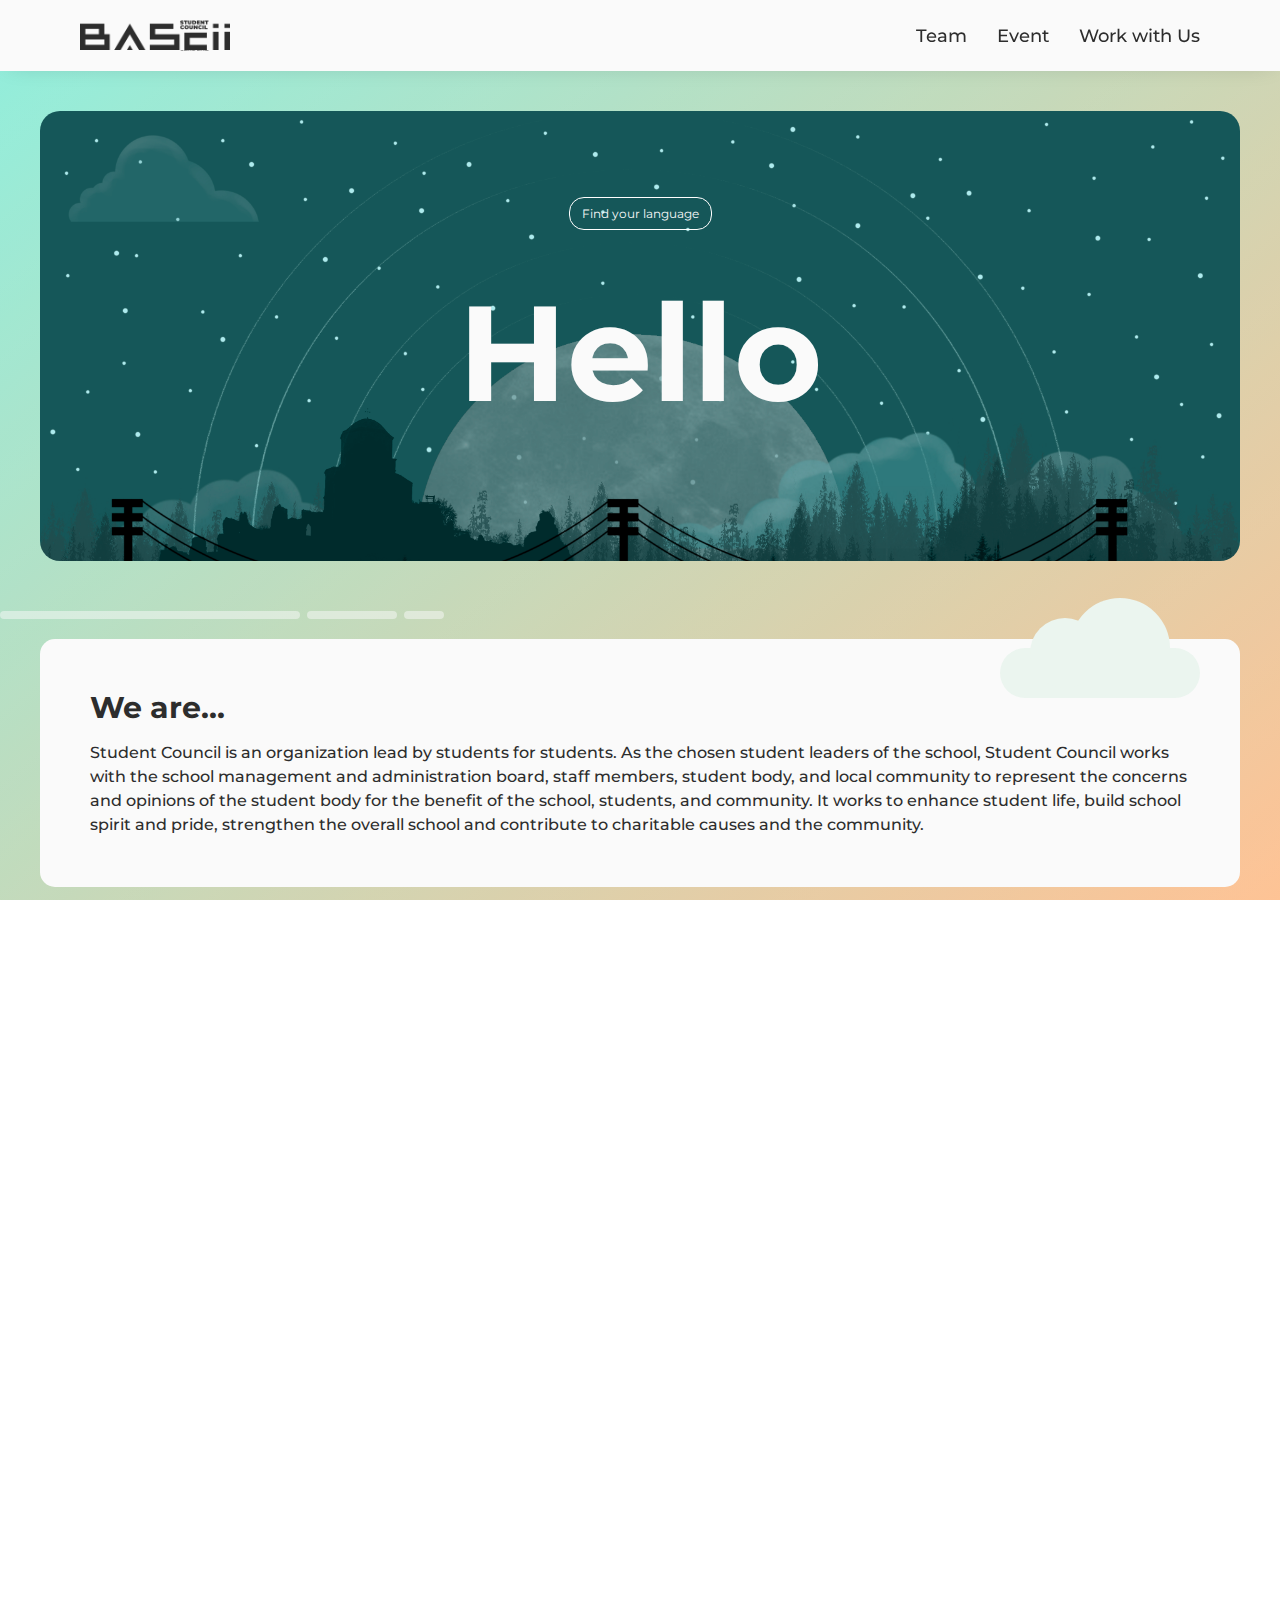
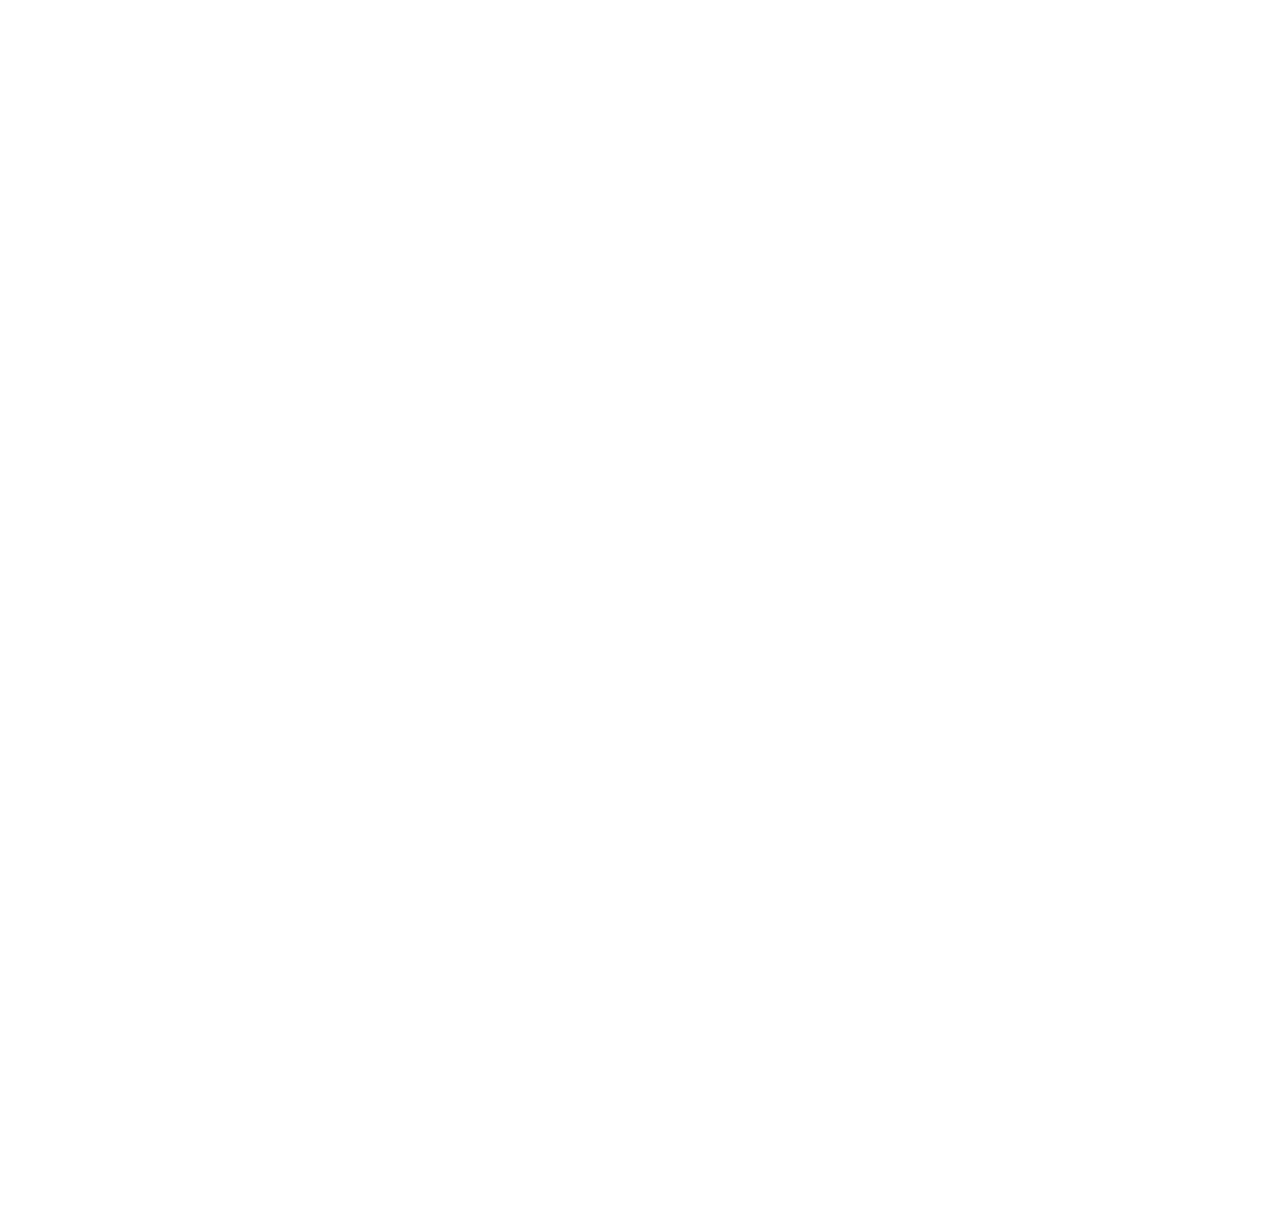
==== commit c63d1b04: "default and index responsive adjustment" ====
--- a/index.html
+++ b/index.html
@@ -189,8 +189,15 @@
             </div>    
         </div>
     </section>
-    <footer class="fade-in">
-        <div class="footer-container">
+    <section class="section-break">
+        <div class="section-break-container-3">
+            <div class="section-break-line-3"></div>
+            <div class="section-break-line-2"></div>
+            <div class="section-break-line-1"></div>
+        </div>
+    </section>
+    <footer class="index-footer">
+        <div class="footer-container fade-in">
             <div class="left-footer-container">
                 <img src="./resourse/img/logo-nav.png" alt="ScII Student Council Logo">
                 <p class="official-name">ScII Student Council | School of Integrated Innovation.</p>
@@ -198,13 +205,11 @@
                 <p class="footer-credit">Website created by BAScii 003 Nathan Saiyasak</p>
             </div>
             <div class="right-footer-container">
-                <div class="email-footer">
-                    <div class="email-icon">
-                        <img src="./resourse/img/email-icon-black.png" alt="Email icon">
-                    </div>
-                    <p class="gmail">basciistudentcouncil.official@gmail.com</p>
-                </div>
-                <div class="social-link-footer">
+                <div class="right-footer-container-box">
+                    <div class="email-footer col-span-2">
+                        <img class="email-icon" src="./resourse/img/email-icon-black.png" alt="Email icon">
+                        <p class="gmail">basciistudentcouncil.official@gmail.com</p>
+                    </div>
                     <div class="footer-ig">
                         <img src="./resourse/img/instagram-icon-black.png" alt="Instagram icon">
                         <p class="ig-account">@basciiscofficial</p>
--- a/resourse/style.css
+++ b/resourse/style.css
@@ -15,10 +15,6 @@
     width: 100%;
     height: 100%;
     overflow-x: hidden;
-    animation: initial-opacity 1s ease;
-}
-
-body {
     font-family: Montserrat, Arial, Helvetica;
     color: #2D2D2D;
     background: linear-gradient(0deg, rgba(255, 255, 255, 0.2), rgba(255, 255, 255, 0.2)), linear-gradient(140.57deg, #74EBD5 0%, #FEB47B 100.01%);
@@ -34,6 +30,7 @@
 .event {
     position: relative;
     top: 71px;
+    animation: initial-opacity 1s ease;
 }
 
 /* -------- Nav Set-up -------- */
@@ -44,6 +41,7 @@
     left: 0;
     width: 100%;
     z-index: 99;
+    animation: initial-opacity 1s ease;
 }
 
 .nav-container {
@@ -99,6 +97,11 @@
 /* -------- Nav Mobile -------- */
 
 .mobile-nav {
+    position: fixed;
+    top: 0;
+    left: 0;
+    width: 100%;
+    z-index: 99;
     background-color: #fafafa;
     height: 65px;
     display: none;
@@ -112,12 +115,12 @@
     display: flex;
     justify-content: center;
     align-items: center;
-    background: url('./img/logo-main-horizontal.png');
+    background: url('./img/logo-nav-black.png');
     background-size: cover;
     position: absolute;
     right: 25px;
     top: 18px;
-    width: 120px;
+    width: 150px;
     height: 30.5px;
 }
 
@@ -223,20 +226,22 @@
 
 .hero {
     z-index: 98;
-    padding: 40px 40px 40px;
+    padding: 40px;
     animation: initial-opacity 2s ease;
 }
 
 .hero-container {
     display: flex;
     flex-direction: column;
-    justify-content: space-between;
+    justify-content: center;
     align-items: center;
     gap: 40px;
     background: url('./img/background-train.png');
-    background-size: 100%;
+    background-size: cover;
+    background-repeat: no-repeat;
     border-radius: 20px;
     padding: 5.73vw;
+    min-height: 450px;
 }
 
 .btn {
@@ -270,9 +275,7 @@
 }
 
 .greeting > h1 {
-    position: relative;
-    display: inline;
-    font-size: 16vmin;
+    font-size: 15vmin;
     color: #fafafa;
     
 
@@ -337,6 +340,12 @@
     width: 100%;
 }
 
+.list-box-left:hover,
+.list-box-right:hover {
+    background-color: #FAFAFA30;
+    transition: 10s;
+}
+
 .list-box-left > p,
 .list-box-right > p {
     color: #2d2d2d;
@@ -383,9 +392,9 @@
 
 /* -------- Upcoming Event Set-up -------- */
 
-.upcoming-event {
-    padding: 40px;
-    background-color: #fafafa;
+.upcoming-event-container {
+    padding: 40px 40px 5px;
+    background: #fafafa50;
 }
 
 .upcoming-event-container > h2 {
@@ -410,7 +419,7 @@
 }
 
 .event-index > .event-left {
-    background-color: #FEB47B;
+    background-color: #2d2d2d;
     min-width: 140px;
     display: flex;
     align-items: center;
@@ -445,6 +454,7 @@
 .event-bottom {
     font-size: .875rem;
     display: flex;
+    flex-wrap: wrap;
     align-items: center;
     gap: 10px;
     margin-top: 30px;
@@ -499,21 +509,25 @@
 /* -------- Footer Set-up -------- */
 
 footer {
-    padding: 80px 60px;
+    padding: 10px 40px 40px;
+}
+
+.index-footer {
+    background-color: #fafafa50;
+}
+
+.footer-container {
+    display: grid;
+    grid-template-columns: 2fr 1fr;
+    color: #fafafa;
     background-color: #2D2D2D;
-}
-
-.footer-container {
-    display: flex;
-    justify-content: space-between;
-    align-items: center;
-    gap: 20px;
-    color: #fafafa;
+    border-radius: 15px;
 }
 
 .left-footer-container {
     display: flex;
     flex-direction: column;
+    padding: 50px;
 }
 
 .left-footer-container > img {
@@ -543,11 +557,23 @@
 
 .right-footer-container {
     display: flex;
+    align-items: center;
+    background-color: #fafafa;
+    border: 3px solid #2d2d2d;
+    padding: 50px;
+    border-radius: 15px;
+
+}
+
+.right-footer-container-box {
+    display: grid;
+    justify-content: center;
     gap: 10px;
-    align-items: flex-end;
-    flex-direction: column;
-    margin: 1vw 5vw 1vw 0.8vw;
-
+    grid-template-columns: repeat(2, 1fr);
+}
+
+.col-span-2 {
+    grid-column: 1 / span 2;
 }
 
 .email-footer {
@@ -555,13 +581,14 @@
     justify-content: center;
     align-items: center;
     gap: 10px;
-    background-color: #fafafa;
-    color: #2d2d2d;
+    background-color: #edecec;
+    color: #2d2d2d;
+    font-weight: 500;
     padding: 10px 15px;
-    border-radius: 15px;
-}
-
-.email-footer > .email-icon > img {
+    border-radius: 20px;
+}
+
+.email-footer > .email-icon {
     width: 25px;
 }
 
@@ -580,9 +607,9 @@
     gap: 10px;
     justify-content: center;
     align-items: center;
-    background-color: #fafafa;
+    background-color: #edecec;
     padding: 10px 15px;
-    border-radius: 15px;
+    border-radius: 20px;
     color: #2d2d2d;
 }
 
@@ -602,9 +629,9 @@
     gap: 10px;
     justify-content: center;
     align-items: center;
-    background-color: #fafafa;
+    background-color: #edecec;
     padding: 10px 20px;
-    border-radius: 15px;
+    border-radius: 20px;
     color: #2d2d2d;
 }
 
@@ -630,16 +657,15 @@
 }
 
 .dept-boxes-container {
-    width: 100%;
     display: flex;
     flex-direction: column;
     justify-content: flex-start;
     align-items: center;
+    color: #2d2d2d;
 }
 
 .dept-boxes-container > h1 {
     font-size: 3rem;
-    color: #2d2d2d;
     margin-bottom: 50px;
 }
 
@@ -649,7 +675,53 @@
     flex-direction: column;
     background-color: #FAFAFA50;
     padding: 40px;
-    border-radius: 15px;
+    border-radius: 15px
+}
+
+/*  Card Adjustment  */
+
+.card-container {
+    display: flex;
+    flex-direction: column;
+    align-items: center;
+    gap: 10px;
+}
+
+.card-profile {
+    width: 220px;
+    height: 220px;
+}
+
+.card-profile > img{
+    width: 100%;
+    height: 100%;
+    overflow: hidden;
+    border-radius: 15px;
+}
+
+.card-info {
+    display: flex;
+    flex-direction: column;
+    gap: 5px;
+    align-items: center;
+    width: 100%;
+    padding: 10px;
+    border-radius: 15px;
+}
+
+.dept-name {
+    font-size: 1.25rem;
+    font-weight: 600;
+}
+
+.dept-title {
+    font-size: 1.125rem;
+    font-weight: 600;
+}
+
+.nickname {
+    font-size: 1rem;
+    font-weight: 500;
 }
 
 /*  Area Adjustment  */
@@ -663,202 +735,10 @@
     display: grid;
     gap: 25px;
     grid-template-columns: repeat(4, 1fr);
+    margin: 0 auto;
     animation: initial-slideUp 0.75s ease-out;
 }
 
-/*  z-index Adjustment  */
-
-.card-1 {
-    z-index: 85;
-}
-
-.card-2 {
-    z-index: 84;
-}
-.card-3 {
-    z-index: 83;
-}
-.card-4 {
-    z-index: 82;
-}
-.card-5 {
-    z-index: 81;
-}
-
-.card-6 {
-    z-index: 80;
-}
-
-.card-7 {
-    z-index: 79;
-}
-
-.card-8 {
-    z-index: 78;
-}
-
-.card-9 {
-    z-index: 77;
-}
-
-.card-10 {
-    z-index: 76;
-}
-
-.card-11 {
-    z-index: 75;
-}
-
-.card-12 {
-    z-index: 74;
-}
-
-.card-13 {
-    z-index: 73;
-}
-
-.card-14 {
-    z-index: 72;
-}
-
-/*  ---  */
-
-.card-container {
-    position: relative;
-    width: 100%;
-    height: 285px;
-    min-width: 250px;
-    max-width: 300px;
-}
-
-.card {
-    width: 100%;
-    height: 100%;
-}
-
-.card-profile-1 {
-    position: relative;
-    background: url('./img/ohm-profile.jpg');
-    background-size: cover;
-    background-position: center;
-    border-radius: 15px 15px 0 0;
-    z-index: 95;
-    width: 100%;
-    height: 200px;
-
-}
-
-.card > .content {
-    height: 85px;
-    border-radius: 0 0 15px 15px;
-    display: flex;
-    justify-content: flex-start;
-    justify-items: center;
-    flex-direction: column;
-    color: #2d2d2d;
-    z-index: 97;
-    overflow: hidden;
-    transition: 750ms ease;
-}
-
-.card > .content > .visible {
-    padding: 15px;
-    background-color: #fafafa;
-    position: relative;
-    z-index: 97;
-    border-radius: 0 0 15px 15px;
-    transition: 750ms ease;
-}
-
-.card > .content > .visible > h3 {
-    font-size: 17px;
-    text-align: center;
-    margin-bottom: 5px;
-}
-
-.card > .content > .visible > .dept-title {
-    font-size: 18px;
-    text-align: center;
-    font-weight: 500;
-}
-
-.card > .content > .hidden {
-    padding: 5px 20px 20px;
-    background-color: #f0f0f0;
-    border-radius: 0 0 15px 15px;
-    transform: translateY(-100%);
-    transition: 750ms ease;
-    position: relative;
-    z-index: 96;
-
-}
-
-.card > .content:hover {
-    height: 353px;
-}
-
-.card > .content:hover > .visible {
-    border-radius: 0;
-}
-
-.card > .content:hover > .hidden {
-    transform: translateY(0);
-}
-
-.hidden > p {
-    overflow-wrap: break-word;
-    font-size: 0.9rem;
-    font-weight: 500;
-    margin-bottom: 5px;
-}
-
-.bold {
-    font-weight: 700;
-}
-
-/*  Special Adjustment  */
-
-.card-4 > .card > .content > .visible > h3 {
-    font-size: 16px;
-}
-
-.card-8 > .card > .content > .visible > h3 {
-    font-size: 15.5px;
-}
-
-.card-10 > .card > .content > .visible > h3 {
-    font-size: 15px;
-}
-
-.card-12 > .card > .content > .visible > h3 {
-    font-size: 15px;
-}
-
-.card-13 > .card > .content > .visible > h3 {
-    font-size: 15px;
-}
-
-.card-14 > .card > .content > .visible > h3 {
-    font-size: 14px;
-}
-
-.card-8 > .card > .content > .visible > .dept-title {
-    font-size: 16px;
-}
-
-.card-10 > .card > .content > .visible > .dept-title {
-    font-size: 16px;
-}
-
-.card-9 > .card > .content > .visible > .dept-title {
-    font-size: 14px;
-    font-weight: 600;
-}
-
-.card-11 > .card > .content > .visible > .dept-title {
-    font-size: 14px;
-    font-weight: 600;
-}
 
 /* --------------------------------------------------------------- */
 /* ----------- Event Page -------------- */
@@ -945,7 +825,8 @@
     color: #2d2d2d;
     font-weight: 700;
 
-    background-image: linear-gradient(-225deg, #FEB47B 100%, #ACB6E5 29%, #FF7E5F 67%,  #74EBD5 0%);
+    /*
+    background-image: linear-gradient(-225deg, #FF7E5F 100%, #ACB6E5 29%, #FF7E5F 67%,  #74EBD5 0%);
     background-size: auto auto;
     background-clip: border-box;
     background-size: 100% auto;
@@ -960,6 +841,7 @@
     animation-iteration-count: infinite;
 
     animation: initial-slideUp 1s ease;
+    */
 }
 
 /* Line Break */
@@ -975,6 +857,13 @@
     display: flex;
     justify-content: flex-end;
     gap: 7px;
+}
+
+.section-break-container-3 {
+    padding: 20px 0;
+    display: flex;
+    gap: 7px;
+    background-color: #fafafa50;
 }
 
 .section-break-line-1 {
@@ -1086,3 +975,146 @@
     opacity: 1;
     transform: translateY(0);
 }
+
+/* -------- Resposive Adjustment ---------- */
+
+@media only screen and (max-width: 882px) {
+/*-----Default-----*/
+    .footer-container {
+        display: flex;
+        flex-direction: column;
+    }
+    .right-footer-container {
+        border: 3px solid #2d2d2d;
+        border-radius: 15px;
+    
+    }
+    .right-footer-container-box {
+        display: flex;
+        flex-wrap: wrap;
+        justify-content: flex-start;
+    }
+}
+
+@media only screen and (max-width: 786px) {
+/*-----Default-----*/
+
+/*-----Index-----*/
+    .list-box-container {
+        flex-wrap: wrap;
+    }
+}
+
+@media only screen and (max-width: 712px) {
+/*-----Default-----*/
+
+}
+
+@media only screen and (max-width: 670px) {
+/*-----Default-----*/
+    nav {
+        display: none;
+    }
+    .mobile-nav {
+        display: block;
+        animation: initial-opacity 1s ease;
+    }
+
+/*-----Index-----*/
+    .event-index {
+        flex-direction: column;
+    }
+    .event-index > .event-left {
+        min-width: 0px;
+        padding: 20px 0;
+        border-radius: 15px 15px 0 0;
+    }
+}
+
+@media only screen and (max-width: 550px) {
+/*-----Default-----*/
+    .right-footer-container {
+        padding: 20px;
+        justify-content: center;
+    
+    }
+    .right-footer-container-box {
+        transform: scale(0.8);
+    }
+}
+
+@media only screen and (max-width: 517px) {
+/*-----Default-----*/
+
+
+/*-----Index-----*/
+    .event-bottom {
+        transform: scale(80%, 80%);
+        transform-origin: left;
+    }
+
+    .cloud-bg {
+        display: none;
+    }
+}
+
+@media only screen and (max-width: 414px) {
+/*-----Default-----*/
+    .topic-title {
+        font-size: 1.625rem;
+    }
+
+    footer {
+        padding: 10px 30px 40px;
+    }
+    .right-footer-container {
+        padding: 15px;
+    
+    }
+    .right-footer-container-box {
+        transform: scale(0.67);
+    }
+
+/*-----Index-----*/
+    .hero {
+        padding: 30px;
+    }
+    .hero-container {
+        min-height: 350px;
+    }
+    .button{
+        font-size: 0.625rem;
+    }
+
+    .who-are-we {
+        padding: 30px;
+    }
+    .who-are-we-container {
+        padding: 30px;
+    }
+    .who-are-we-container > p {
+        font-size: 0.875rem;
+    }
+
+    .list-box-container {
+        padding: 0 30px;
+    }
+    .list-box-left,
+    .list-box-right {
+        padding: 40px;
+        gap: 35px;
+    }
+    .list-box-left > p,
+    .list-box-right > p {
+        font-size: 1.625rem;
+    }
+    .list-box-explore > a {
+        font-size: 0.875rem;
+        padding: 8px 25px;
+    }
+
+    .upcoming-event-container {
+        padding: 40px 30px 5px;
+    }
+
+}